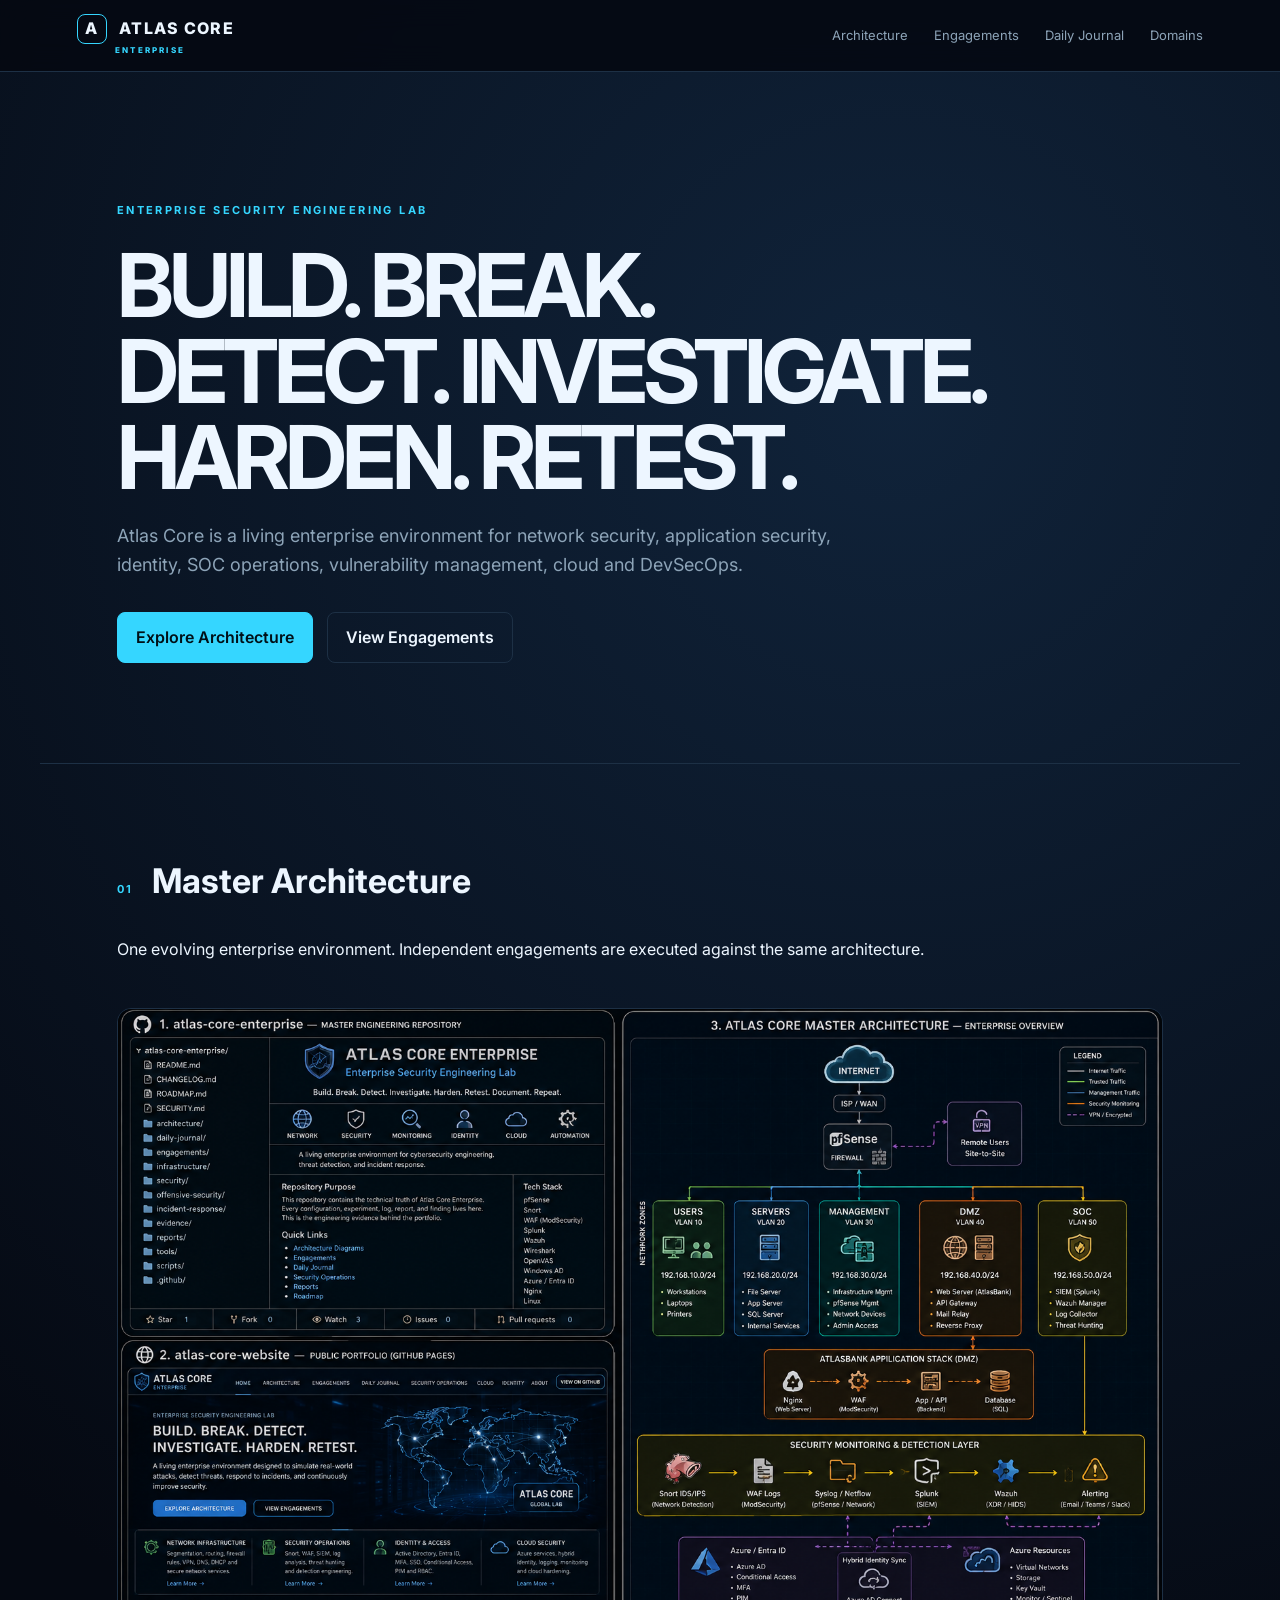
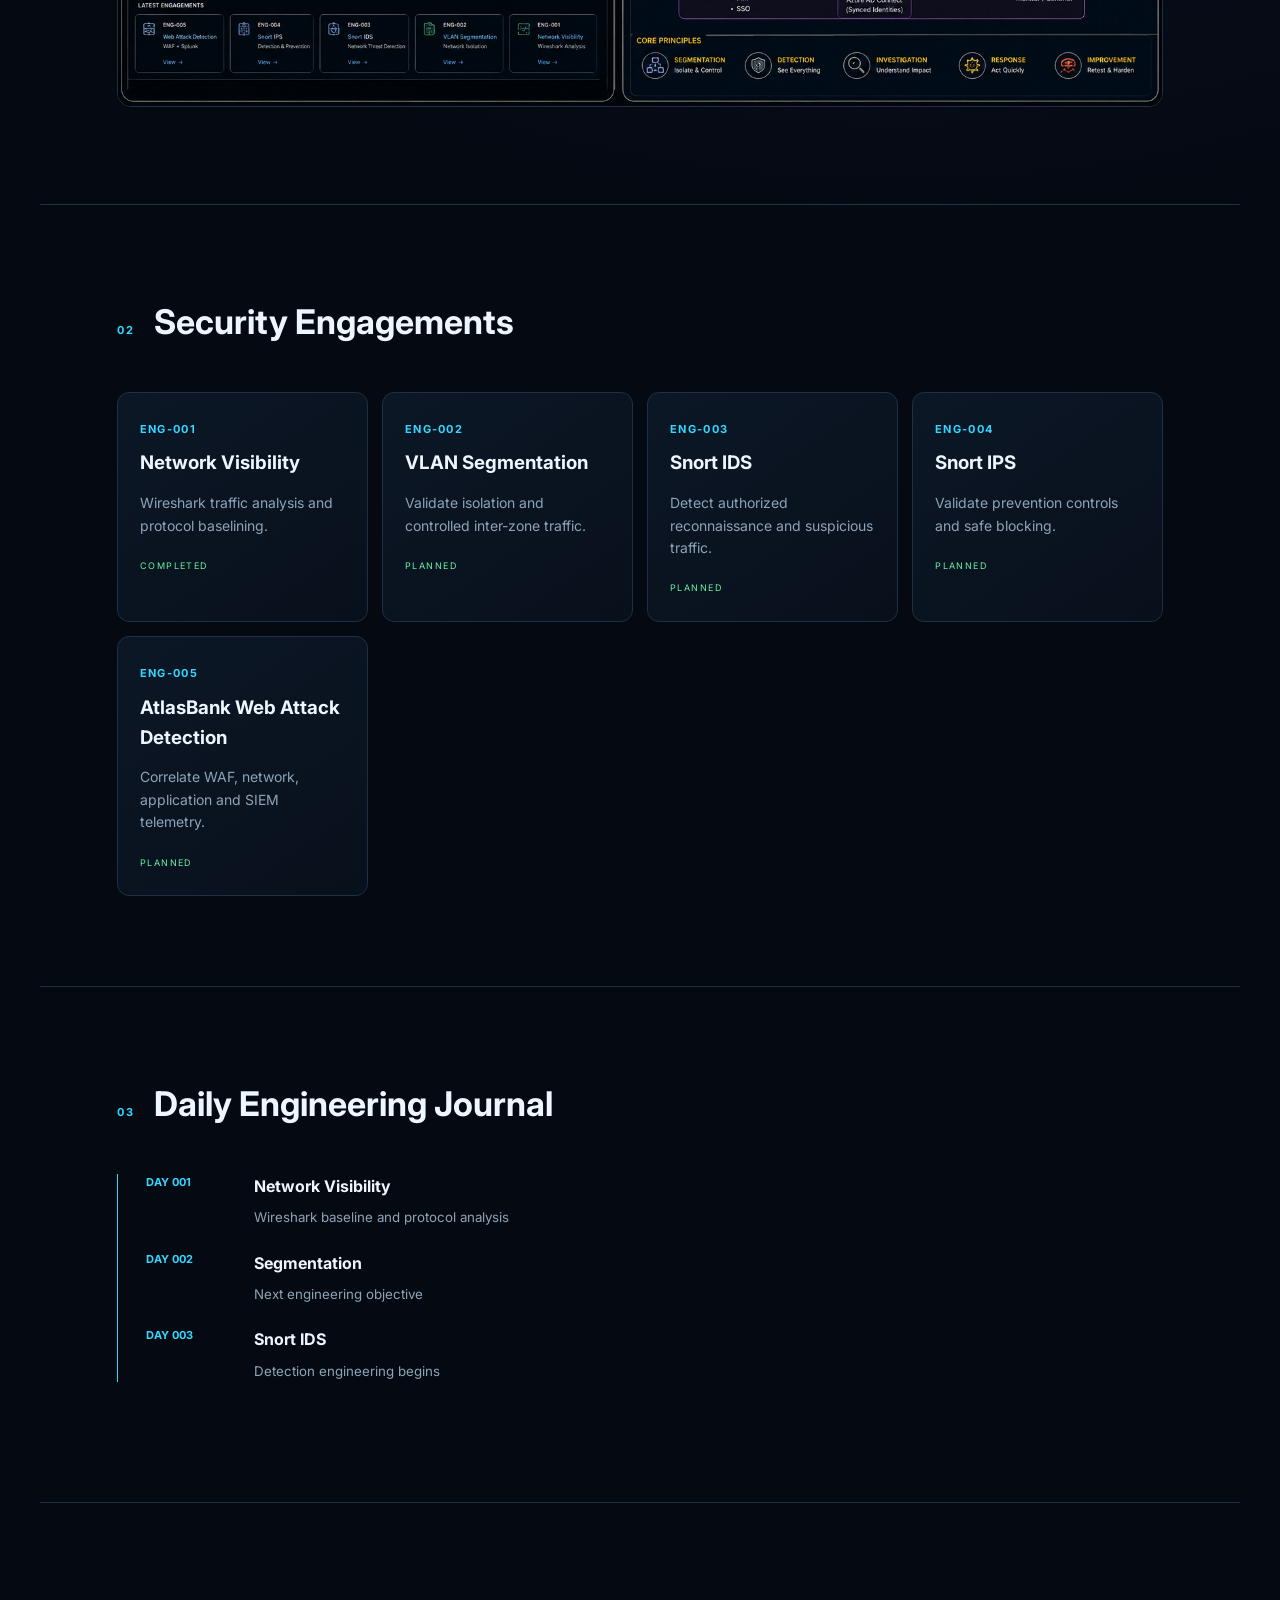
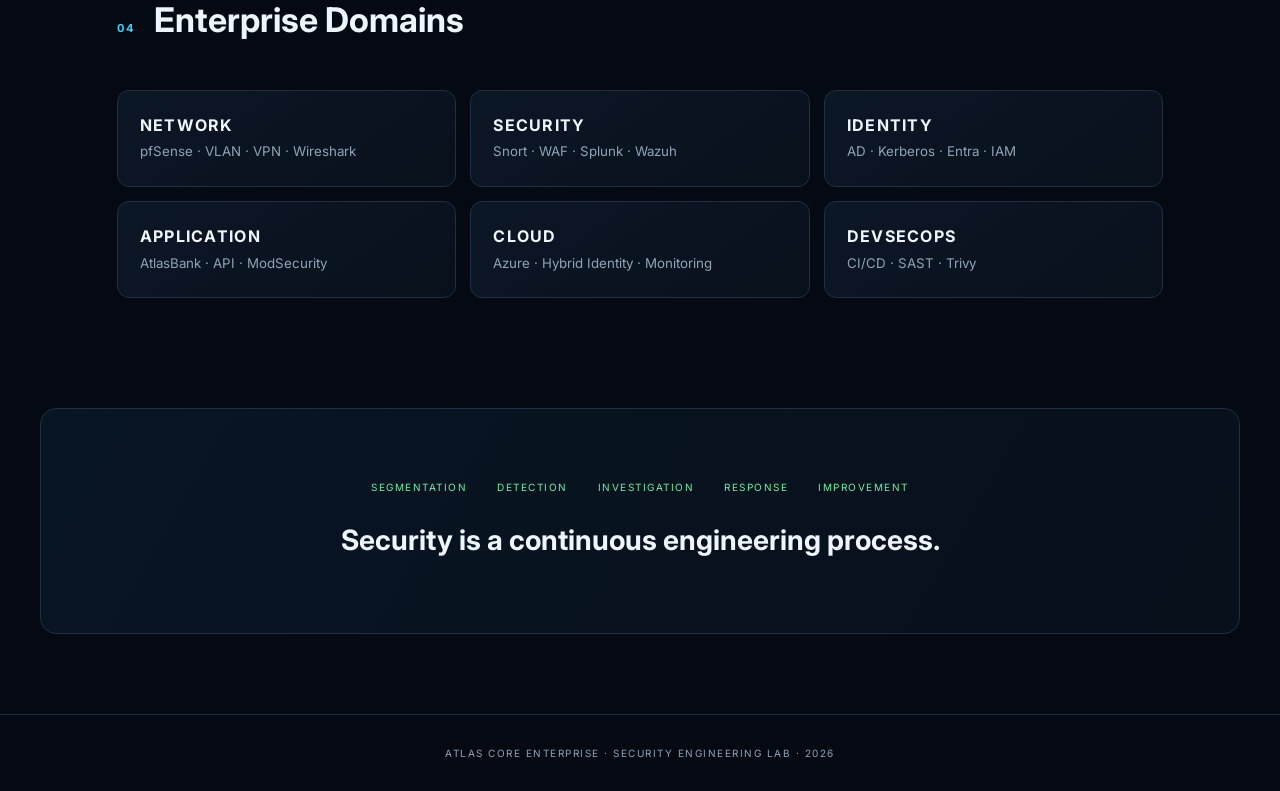
==== index.html @ ef8b3ef3 "Update index.html" ====
<!doctype html>
<html lang="en">
<head>
<meta charset="utf-8">
<meta name="viewport" content="width=device-width,initial-scale=1">
<title>Atlas Core Enterprise — Security Engineering Lab</title>
<meta name="description" content="Atlas Core Enterprise — a living enterprise security engineering laboratory.">
<link rel="stylesheet" href="style.css">
</head>
<body>
<header class="nav">
  <div class="brand"><span class="mark">A</span> ATLAS CORE <small>ENTERPRISE</small></div>
  <nav>
    <a href="#architecture">Architecture</a>
    <a href="#engagements">Engagements</a>
    <a href="#journal">Daily Journal</a>
    <a href="#domains">Domains</a>
  </nav>
</header>

<main>
<section class="hero">
  <div class="eyebrow">ENTERPRISE SECURITY ENGINEERING LAB</div>
  <h1>BUILD. BREAK.<br>DETECT. INVESTIGATE.<br>HARDEN. RETEST.</h1>
  <p>Atlas Core is a living enterprise environment for network security, application security, identity, SOC operations, vulnerability management, cloud and DevSecOps.</p>
  <div class="actions">
    <a class="btn primary" href="#architecture">Explore Architecture</a>
    <a class="btn" href="#engagements">View Engagements</a>
  </div>
</section>

<section id="architecture" class="section">
  <div class="section-head"><span>01</span><h2>Master Architecture</h2></div>
  <p>One evolving enterprise environment. Independent engagements are executed against the same architecture.</p>
  <img class="architecture" src="assets/architecture/atlas-core-master-architecture.png" alt="Atlas Core Master Architecture">
</section>

<section id="engagements" class="section">
  <div class="section-head"><span>02</span><h2>Security Engagements</h2></div>
  <div class="grid">
<article>
      <b>ENG-001</b><h3>Network Visibility</h3><p>Wireshark traffic analysis and protocol baselining.</p><em class="completed">COMPLETED</em>
    </article>    <article><b>ENG-002</b><h3>VLAN Segmentation</h3><p>Validate isolation and controlled inter-zone traffic.</p><em>PLANNED</em></article>
    <article><b>ENG-003</b><h3>Snort IDS</h3><p>Detect authorized reconnaissance and suspicious traffic.</p><em>PLANNED</em></article>
    <article><b>ENG-004</b><h3>Snort IPS</h3><p>Validate prevention controls and safe blocking.</p><em>PLANNED</em></article>
    <article><b>ENG-005</b><h3>AtlasBank Web Attack Detection</h3><p>Correlate WAF, network, application and SIEM telemetry.</p><em>PLANNED</em></article>
  </div>
</section>

<section id="journal" class="section">
  <div class="section-head"><span>03</span><h2>Daily Engineering Journal</h2></div>
  <div class="timeline">
    <div><strong>DAY 001</strong><span>Network Visibility</span><small>Wireshark baseline and protocol analysis</small></div>
    <div><strong>DAY 002</strong><span>Segmentation</span><small>Next engineering objective</small></div>
    <div><strong>DAY 003</strong><span>Snort IDS</span><small>Detection engineering begins</small></div>
  </div>
</section>

<section id="domains" class="section">
  <div class="section-head"><span>04</span><h2>Enterprise Domains</h2></div>
  <div class="domain-grid">
    <div>NETWORK<br><small>pfSense · VLAN · VPN · Wireshark</small></div>
    <div>SECURITY<br><small>Snort · WAF · Splunk · Wazuh</small></div>
    <div>IDENTITY<br><small>AD · Kerberos · Entra · IAM</small></div>
    <div>APPLICATION<br><small>AtlasBank · API · ModSecurity</small></div>
    <div>CLOUD<br><small>Azure · Hybrid Identity · Monitoring</small></div>
    <div>DEVSECOPS<br><small>CI/CD · SAST · Trivy</small></div>
  </div>
</section>

<section class="principles">
  <div><span>SEGMENTATION</span><span>DETECTION</span><span>INVESTIGATION</span><span>RESPONSE</span><span>IMPROVEMENT</span></div>
  <h2>Security is a continuous engineering process.</h2>
</section>
</main>

<footer>ATLAS CORE ENTERPRISE · SECURITY ENGINEERING LAB · 2026</footer>
</body>
</html>
---- style.css ----
@import url('https://fonts.googleapis.com/css2?family=Inter:wght@400;500;600;700;800&display=swap');
:root{--bg:#050912;--panel:#0a1220;--line:#1d3045;--text:#edf6ff;--muted:#8da4b8;--accent:#35d6ff;--green:#66f2a5}
*{box-sizing:border-box}html{scroll-behavior:smooth}body{margin:0;background:radial-gradient(circle at 70% 10%,#10233a 0,#050912 38%);color:var(--text);font-family:Inter,system-ui,sans-serif;line-height:1.6}
.nav{height:72px;border-bottom:1px solid var(--line);display:flex;align-items:center;justify-content:space-between;padding:0 6%;position:sticky;top:0;background:rgba(5,9,18,.88);backdrop-filter:blur(14px);z-index:5}
.brand{font-weight:800;letter-spacing:.08em}.brand small{display:block;color:var(--accent);font-size:8px;letter-spacing:.28em;margin-left:38px}.mark{display:inline-grid;place-items:center;width:30px;height:30px;border:1px solid var(--accent);border-radius:8px;margin-right:8px}
nav{display:flex;gap:26px}nav a{color:var(--muted);text-decoration:none;font-size:13px}nav a:hover{color:var(--text)}
.hero{max-width:1200px;margin:auto;padding:130px 6% 100px}.eyebrow,.section-head span{color:var(--accent);font-size:11px;font-weight:700;letter-spacing:.22em}.hero h1{font-size:clamp(42px,7vw,88px);line-height:.98;margin:22px 0;letter-spacing:-.055em}.hero p{max-width:720px;color:var(--muted);font-size:18px}.actions{display:flex;gap:14px;margin-top:32px}.btn{display:inline-block;padding:12px 18px;border:1px solid var(--line);border-radius:8px;color:var(--text);text-decoration:none;font-weight:600}.btn.primary{background:var(--accent);color:#001018;border-color:var(--accent)}
.section{max-width:1200px;margin:auto;padding:90px 6%;border-top:1px solid var(--line)}.section-head{display:flex;gap:18px;align-items:baseline}.section h2{font-size:34px;margin:0 0 12px}.architecture{width:100%;border:1px solid var(--line);border-radius:14px;margin-top:30px;background:#02060c}
.grid{display:grid;grid-template-columns:repeat(auto-fit,minmax(210px,1fr));gap:14px;margin-top:30px}.grid article,.domain-grid div{background:linear-gradient(145deg,#0c1726,#08101b);border:1px solid var(--line);border-radius:12px;padding:22px}.grid b{color:var(--accent);font-size:11px;letter-spacing:.12em}.grid h3{margin:8px 0}.grid p{color:var(--muted);font-size:14px}.grid em{font-style:normal;font-size:9px;color:var(--green);letter-spacing:.16em}
.timeline{border-left:1px solid var(--accent);margin:30px 0;padding-left:28px;display:grid;gap:22px}.timeline div{display:grid;grid-template-columns:100px 1fr;gap:8px}.timeline strong{color:var(--accent);font-size:11px}.timeline span{font-weight:700}.timeline small{grid-column:2;color:var(--muted)}
.domain-grid{display:grid;grid-template-columns:repeat(3,1fr);gap:14px;margin-top:30px}.domain-grid div{font-weight:700;letter-spacing:.08em}.domain-grid small{color:var(--muted);font-weight:400;letter-spacing:0}
.principles{max-width:1200px;margin:20px auto 80px;padding:70px 6%;text-align:center;border:1px solid var(--line);border-radius:16px;background:linear-gradient(120deg,#081523,#07101b)}.principles div{display:flex;justify-content:center;gap:30px;flex-wrap:wrap;color:var(--green);font-size:10px;letter-spacing:.15em}.principles h2{font-size:28px;margin-bottom:0}
footer{text-align:center;border-top:1px solid var(--line);padding:30px;color:var(--muted);font-size:10px;letter-spacing:.15em}
@media(max-width:800px){nav{display:none}.domain-grid{grid-template-columns:1fr}.hero{padding-top:90px}.timeline div{grid-template-columns:1fr}.timeline small{grid-column:1}}
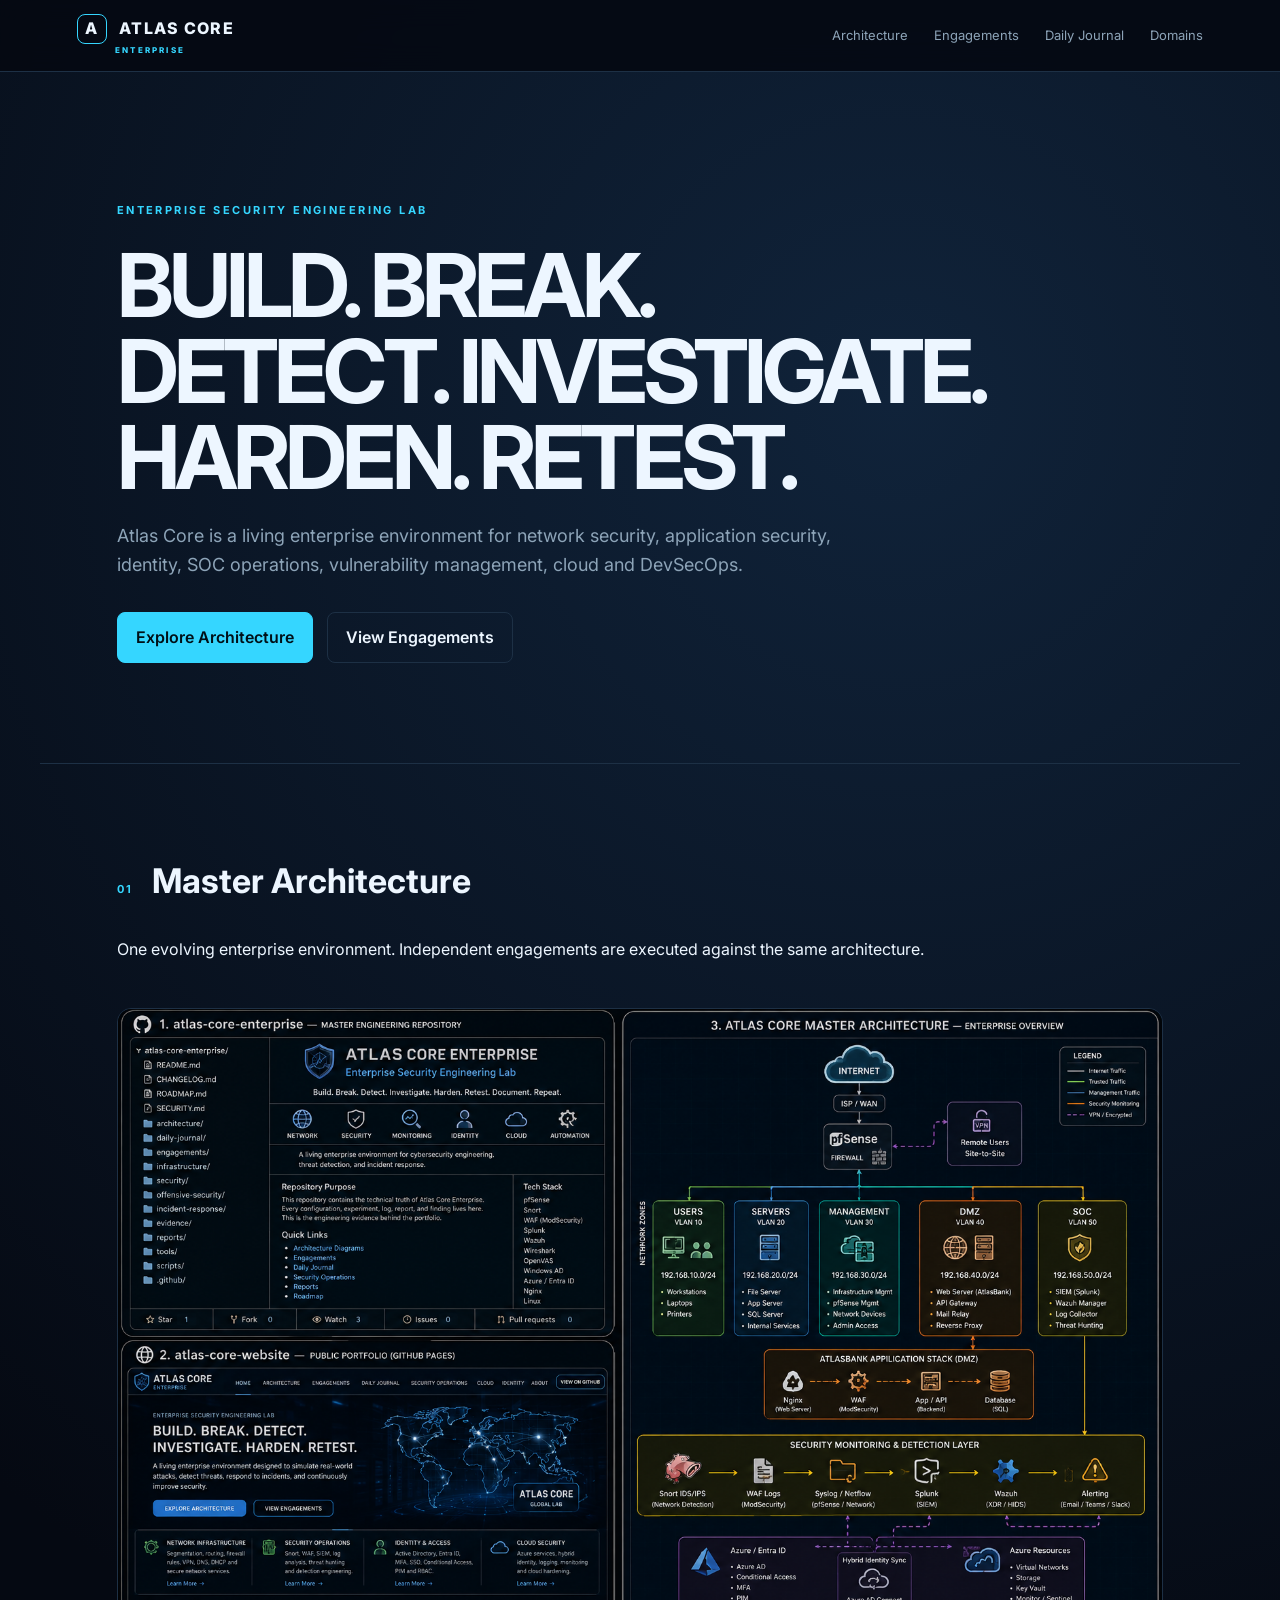
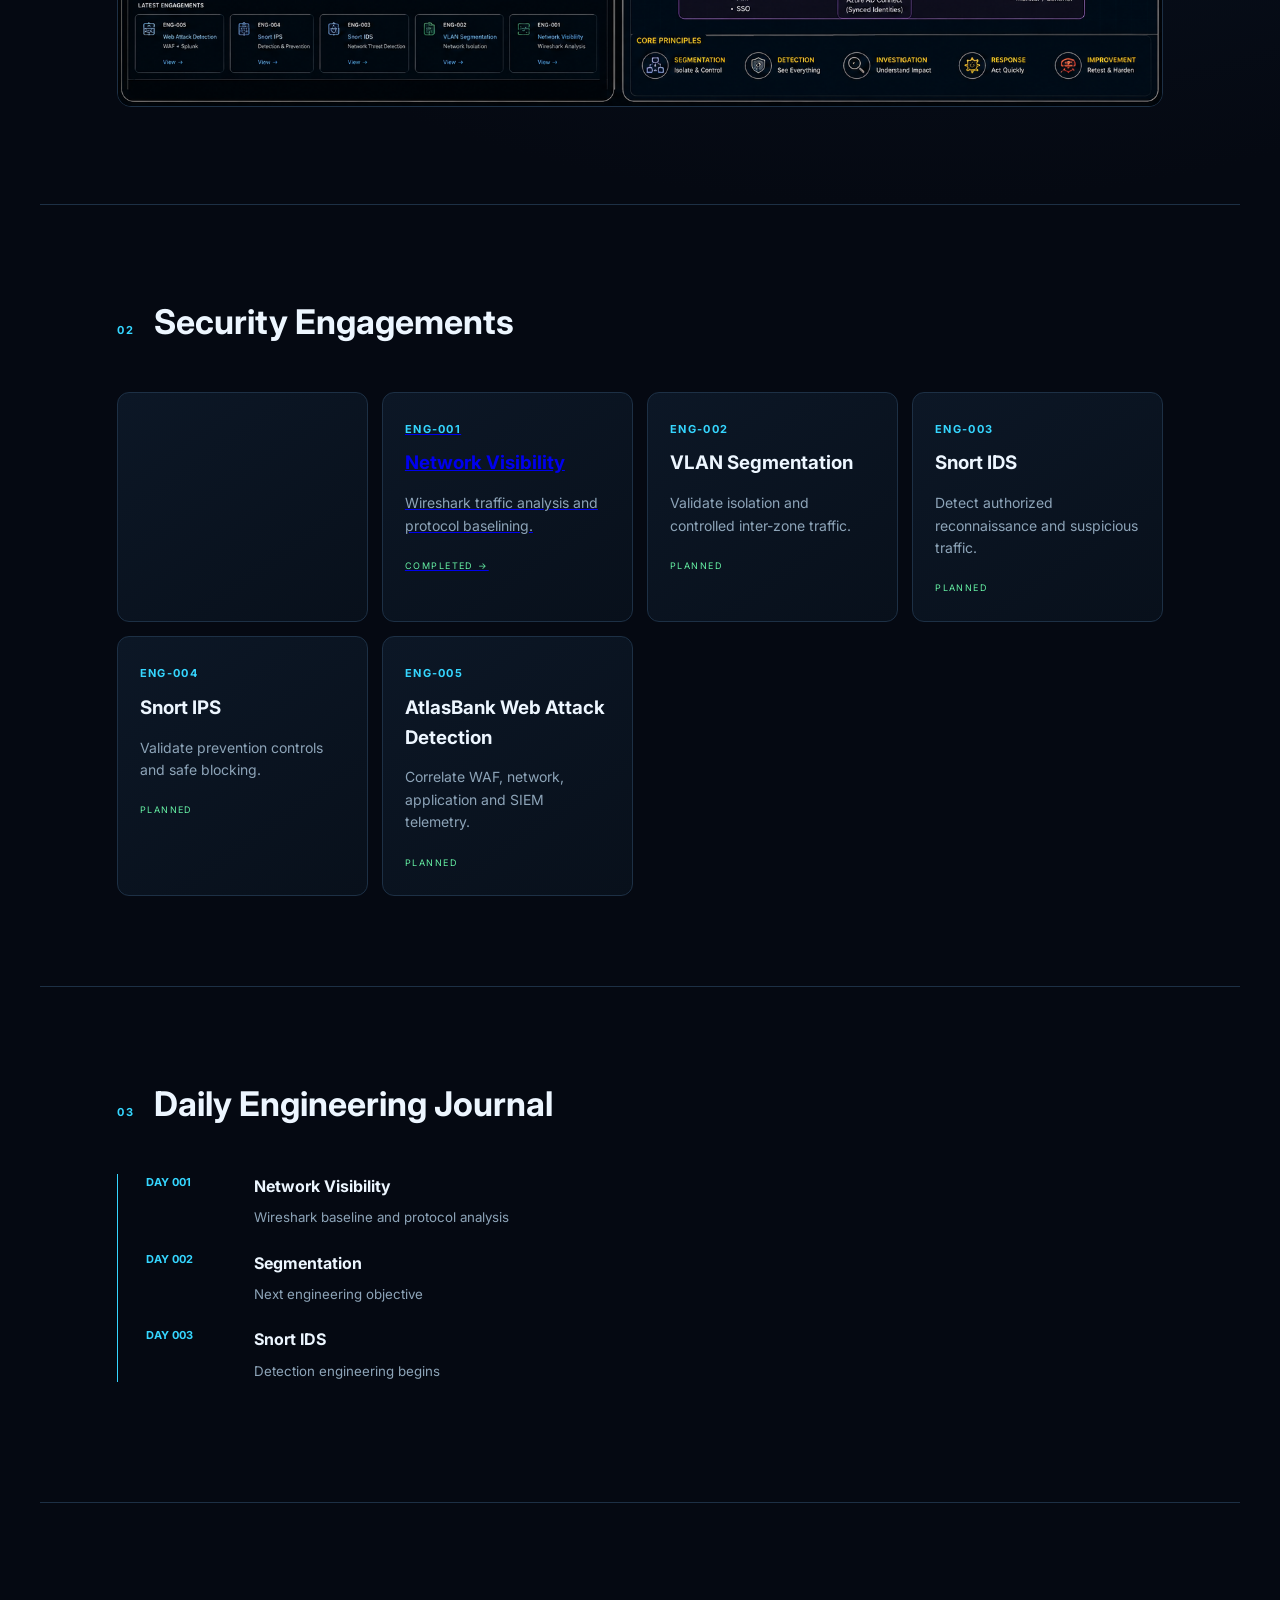
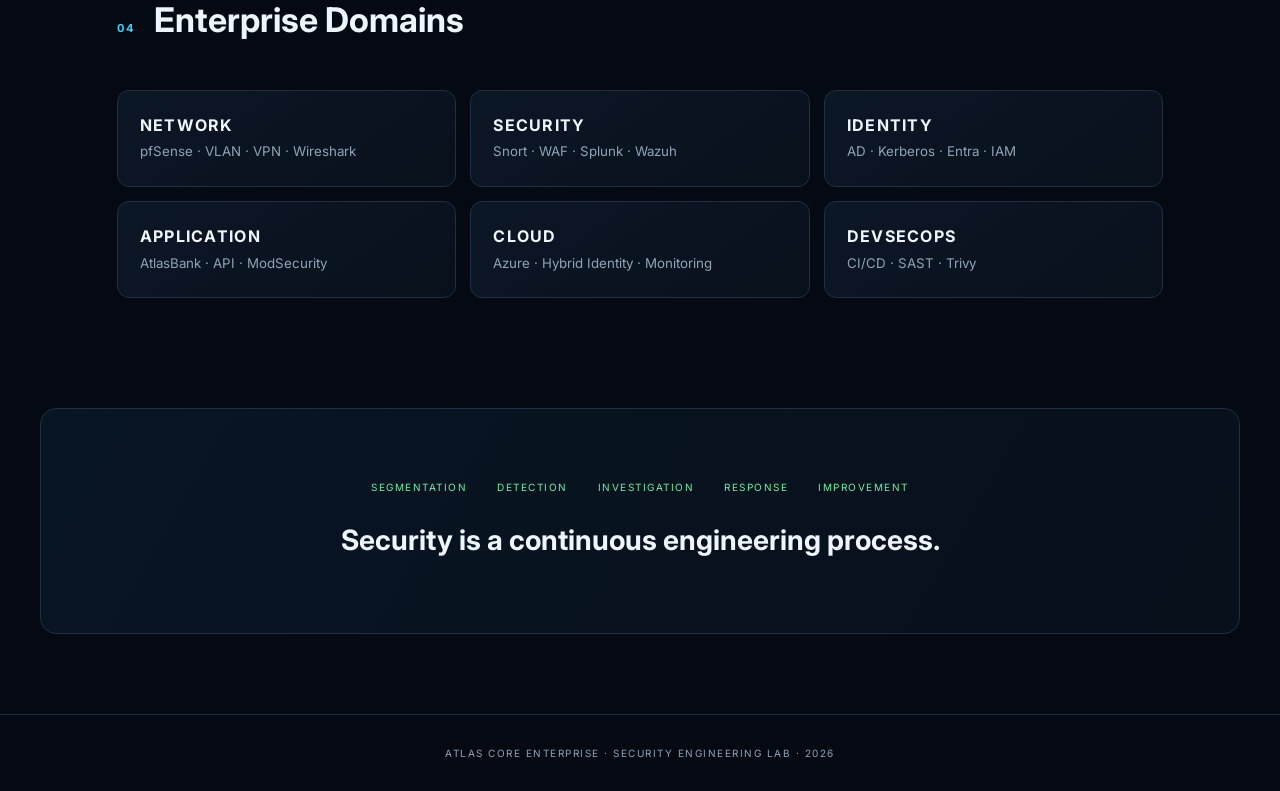
==== commit 53efff58: "Refactor engagement cards for better structure" ====
--- a/index.html
+++ b/index.html
@@ -39,8 +39,10 @@
   <div class="section-head"><span>02</span><h2>Security Engagements</h2></div>
   <div class="grid">
 <article>
-      <b>ENG-001</b><h3>Network Visibility</h3><p>Wireshark traffic analysis and protocol baselining.</p><em class="completed">COMPLETED</em>
-    </article>    <article><b>ENG-002</b><h3>VLAN Segmentation</h3><p>Validate isolation and controlled inter-zone traffic.</p><em>PLANNED</em></article>
+</article>
+    <article class="engagement-card completed"><a href="engagements/eng-001.html"><b>ENG-001</b><h3>Network Visibility</h3><p>Wireshark traffic analysis and protocol baselining.</p><em>COMPLETED →</em></a>
+</article>
+    <article><b>ENG-002</b><h3>VLAN Segmentation</h3><p>Validate isolation and controlled inter-zone traffic.</p><em>PLANNED</em></article>
     <article><b>ENG-003</b><h3>Snort IDS</h3><p>Detect authorized reconnaissance and suspicious traffic.</p><em>PLANNED</em></article>
     <article><b>ENG-004</b><h3>Snort IPS</h3><p>Validate prevention controls and safe blocking.</p><em>PLANNED</em></article>
     <article><b>ENG-005</b><h3>AtlasBank Web Attack Detection</h3><p>Correlate WAF, network, application and SIEM telemetry.</p><em>PLANNED</em></article>
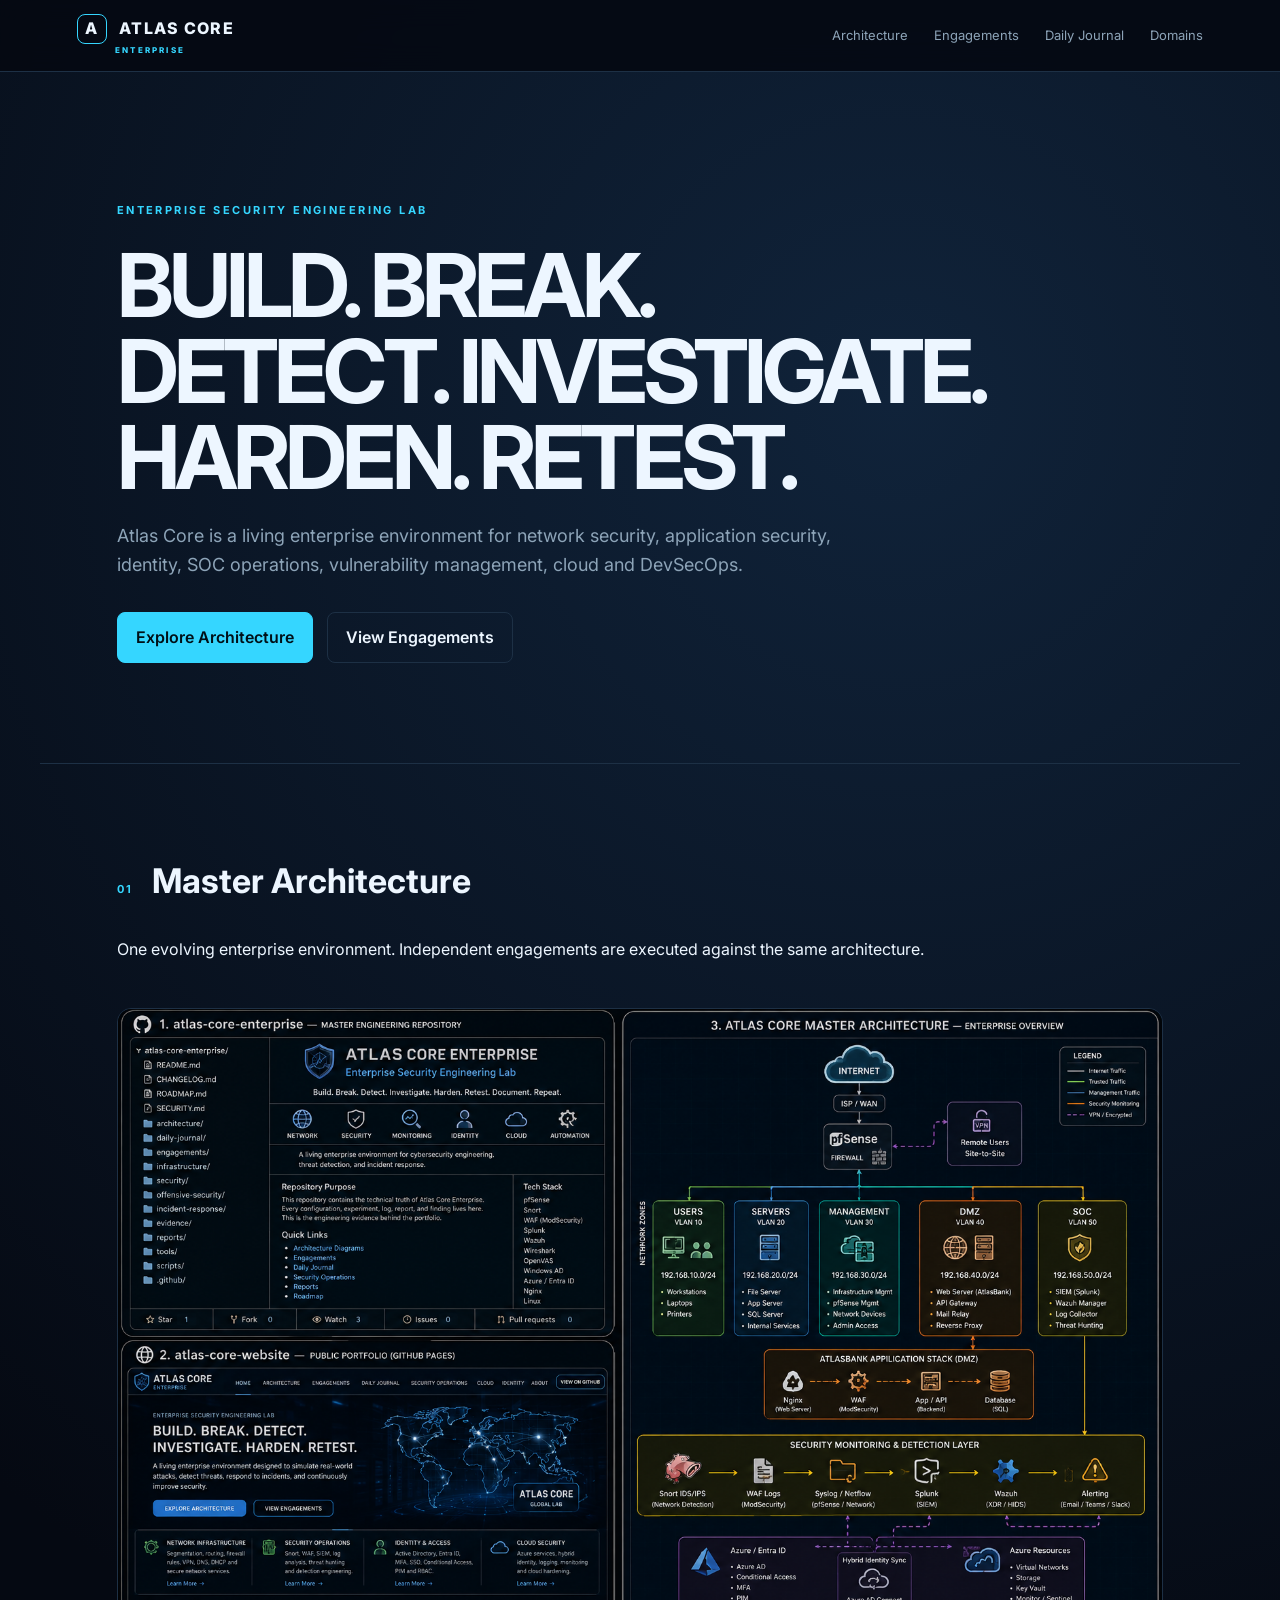
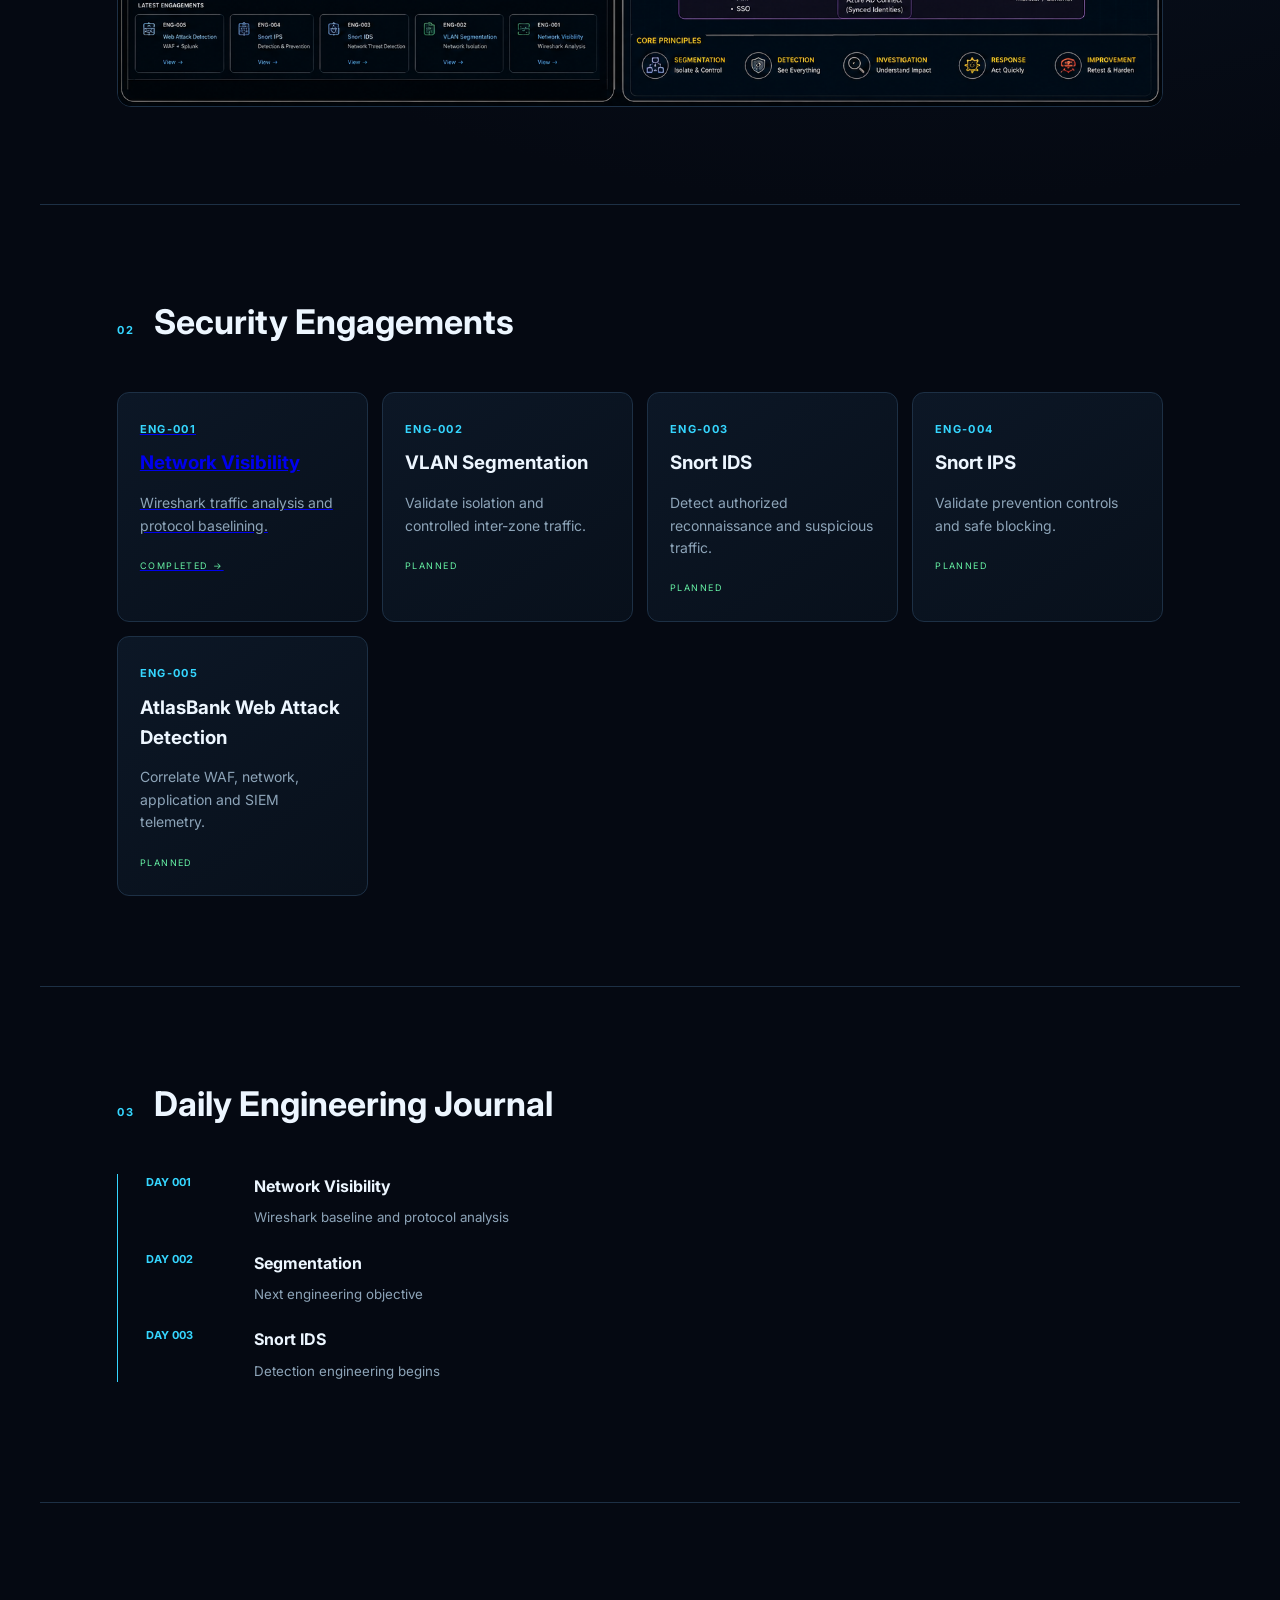
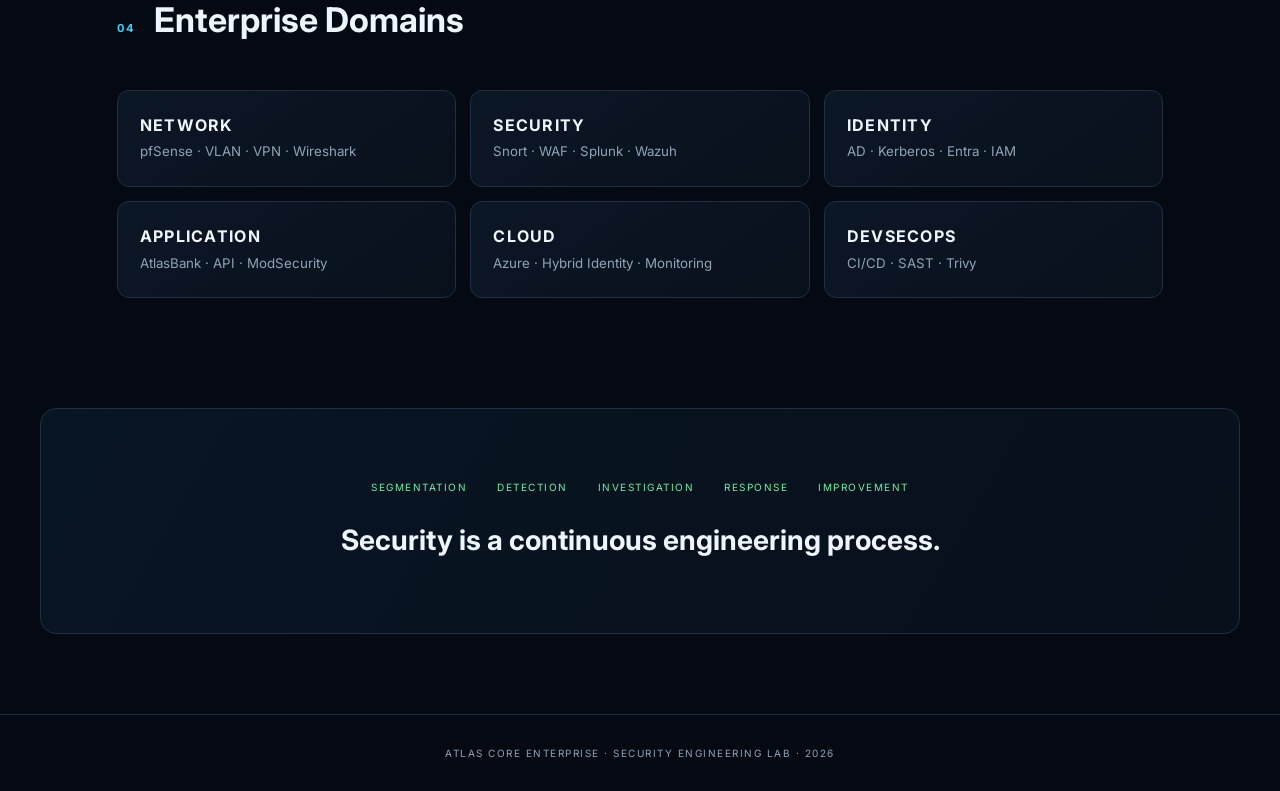
==== commit 38da5147: "Update index.html" ====
--- a/index.html
+++ b/index.html
@@ -38,8 +38,6 @@
 <section id="engagements" class="section">
   <div class="section-head"><span>02</span><h2>Security Engagements</h2></div>
   <div class="grid">
-<article>
-</article>
     <article class="engagement-card completed"><a href="engagements/eng-001.html"><b>ENG-001</b><h3>Network Visibility</h3><p>Wireshark traffic analysis and protocol baselining.</p><em>COMPLETED →</em></a>
 </article>
     <article><b>ENG-002</b><h3>VLAN Segmentation</h3><p>Validate isolation and controlled inter-zone traffic.</p><em>PLANNED</em></article>
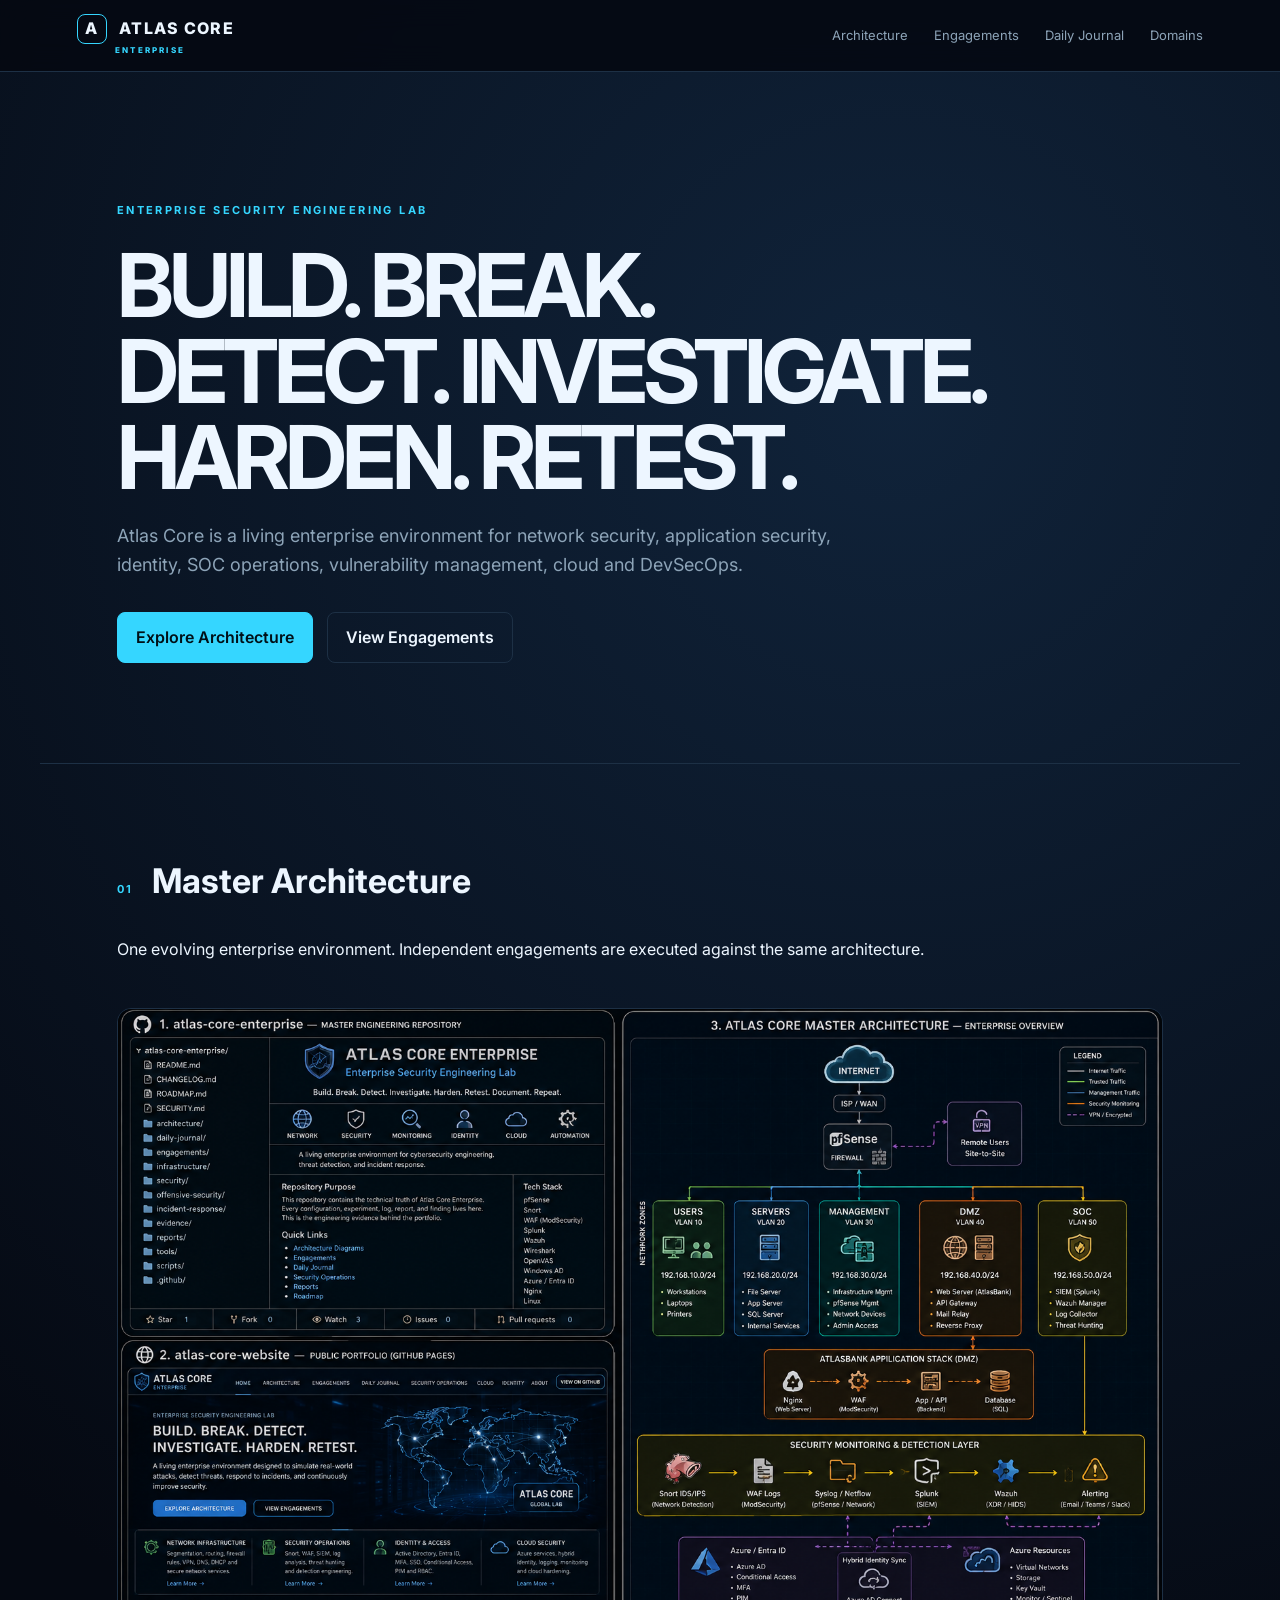
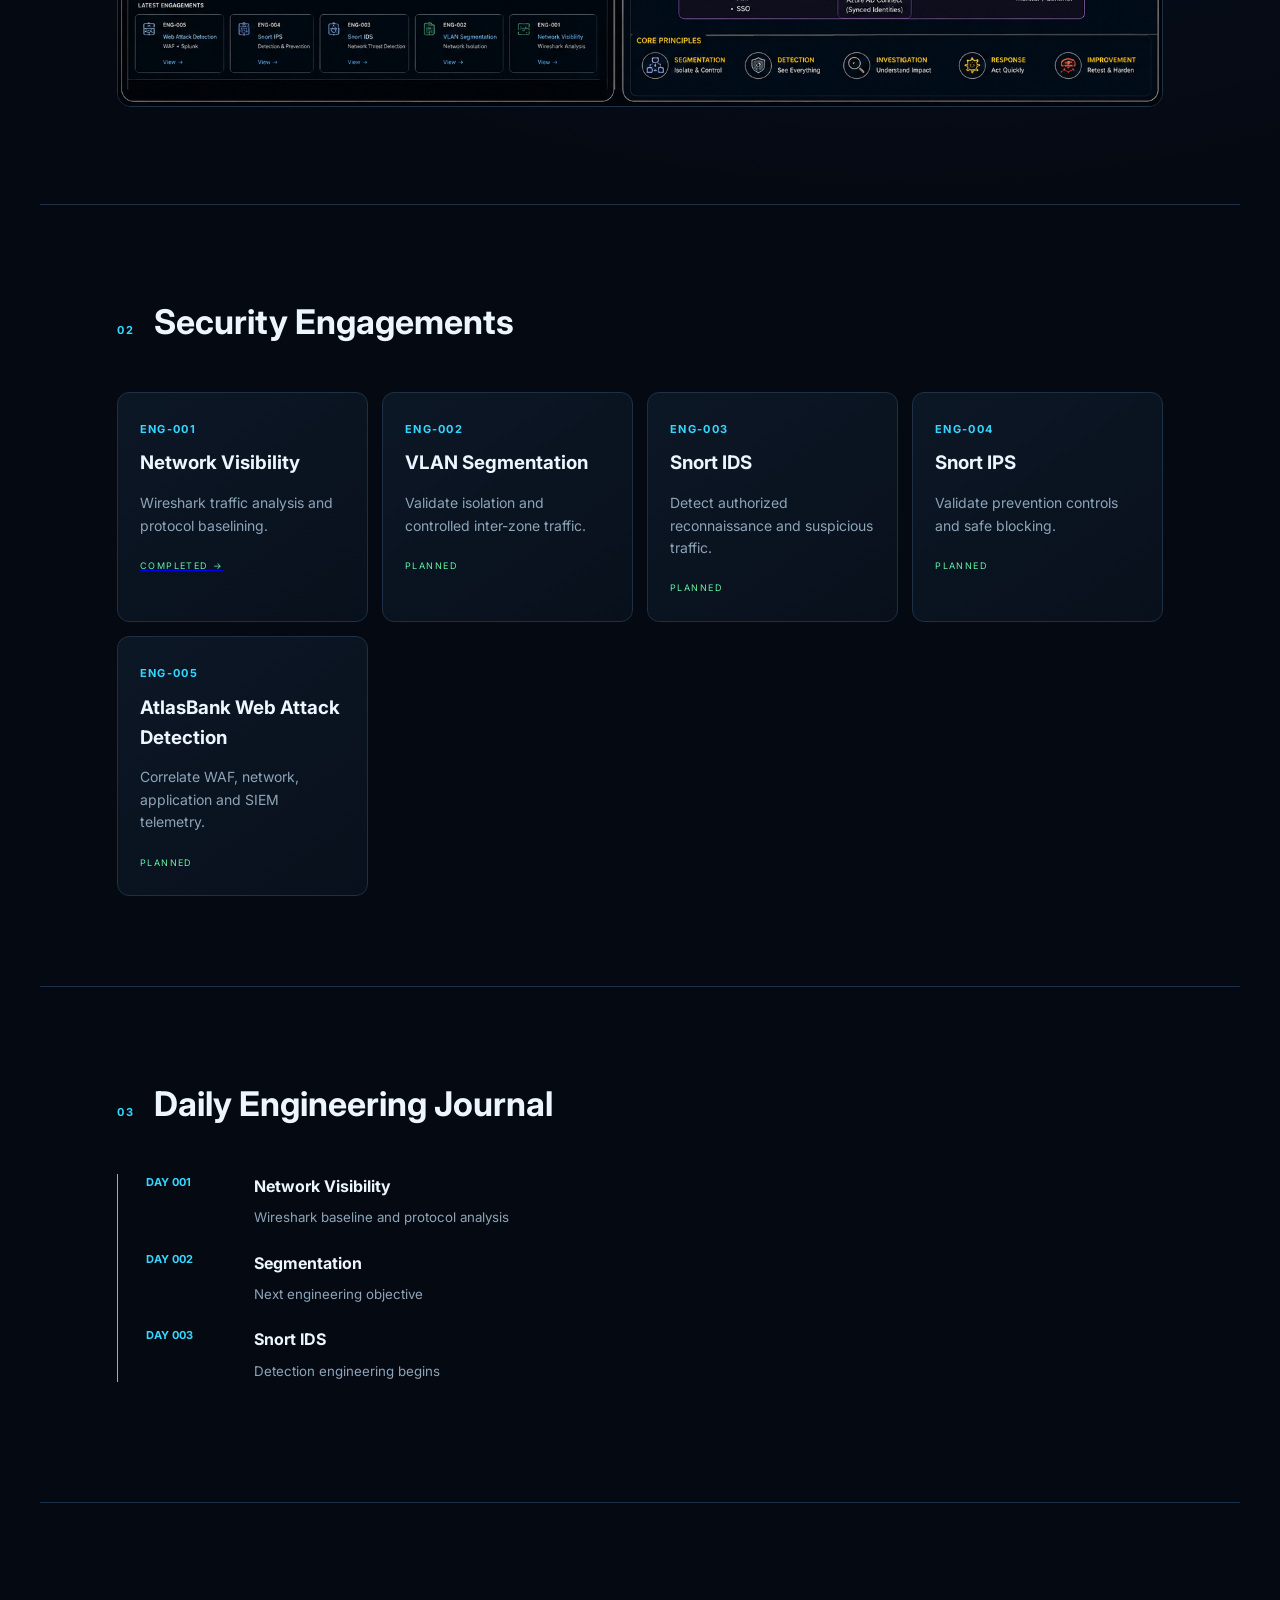
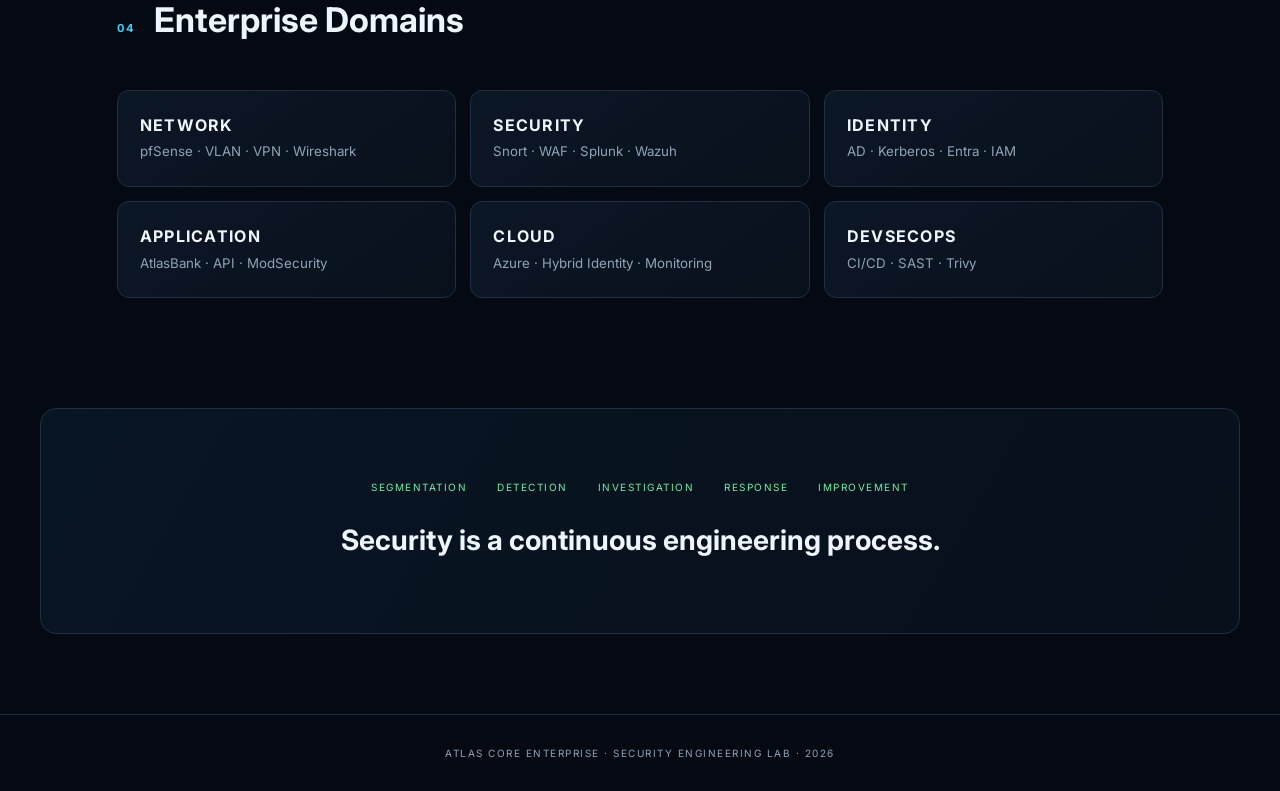
==== commit 6f07d727: "Update index.html" ====
--- a/index.html
+++ b/index.html
@@ -38,7 +38,11 @@
 <section id="engagements" class="section">
   <div class="section-head"><span>02</span><h2>Security Engagements</h2></div>
   <div class="grid">
-    <article class="engagement-card completed"><a href="engagements/eng-001.html"><b>ENG-001</b><h3>Network Visibility</h3><p>Wireshark traffic analysis and protocol baselining.</p><em>COMPLETED →</em></a>
+    <article><b>ENG-001</b><h3>Network Visibility</h3><p>Wireshark traffic analysis and protocol baselining.</p><a href="https://github.com/wael-sktch/atlas-core-enterprise-company/tree/main/engagements/ENG-001-network-visibility"
+     target="_blank"
+     rel="noopener">
+    <em>COMPLETED →</em>
+  </a>
 </article>
     <article><b>ENG-002</b><h3>VLAN Segmentation</h3><p>Validate isolation and controlled inter-zone traffic.</p><em>PLANNED</em></article>
     <article><b>ENG-003</b><h3>Snort IDS</h3><p>Detect authorized reconnaissance and suspicious traffic.</p><em>PLANNED</em></article>
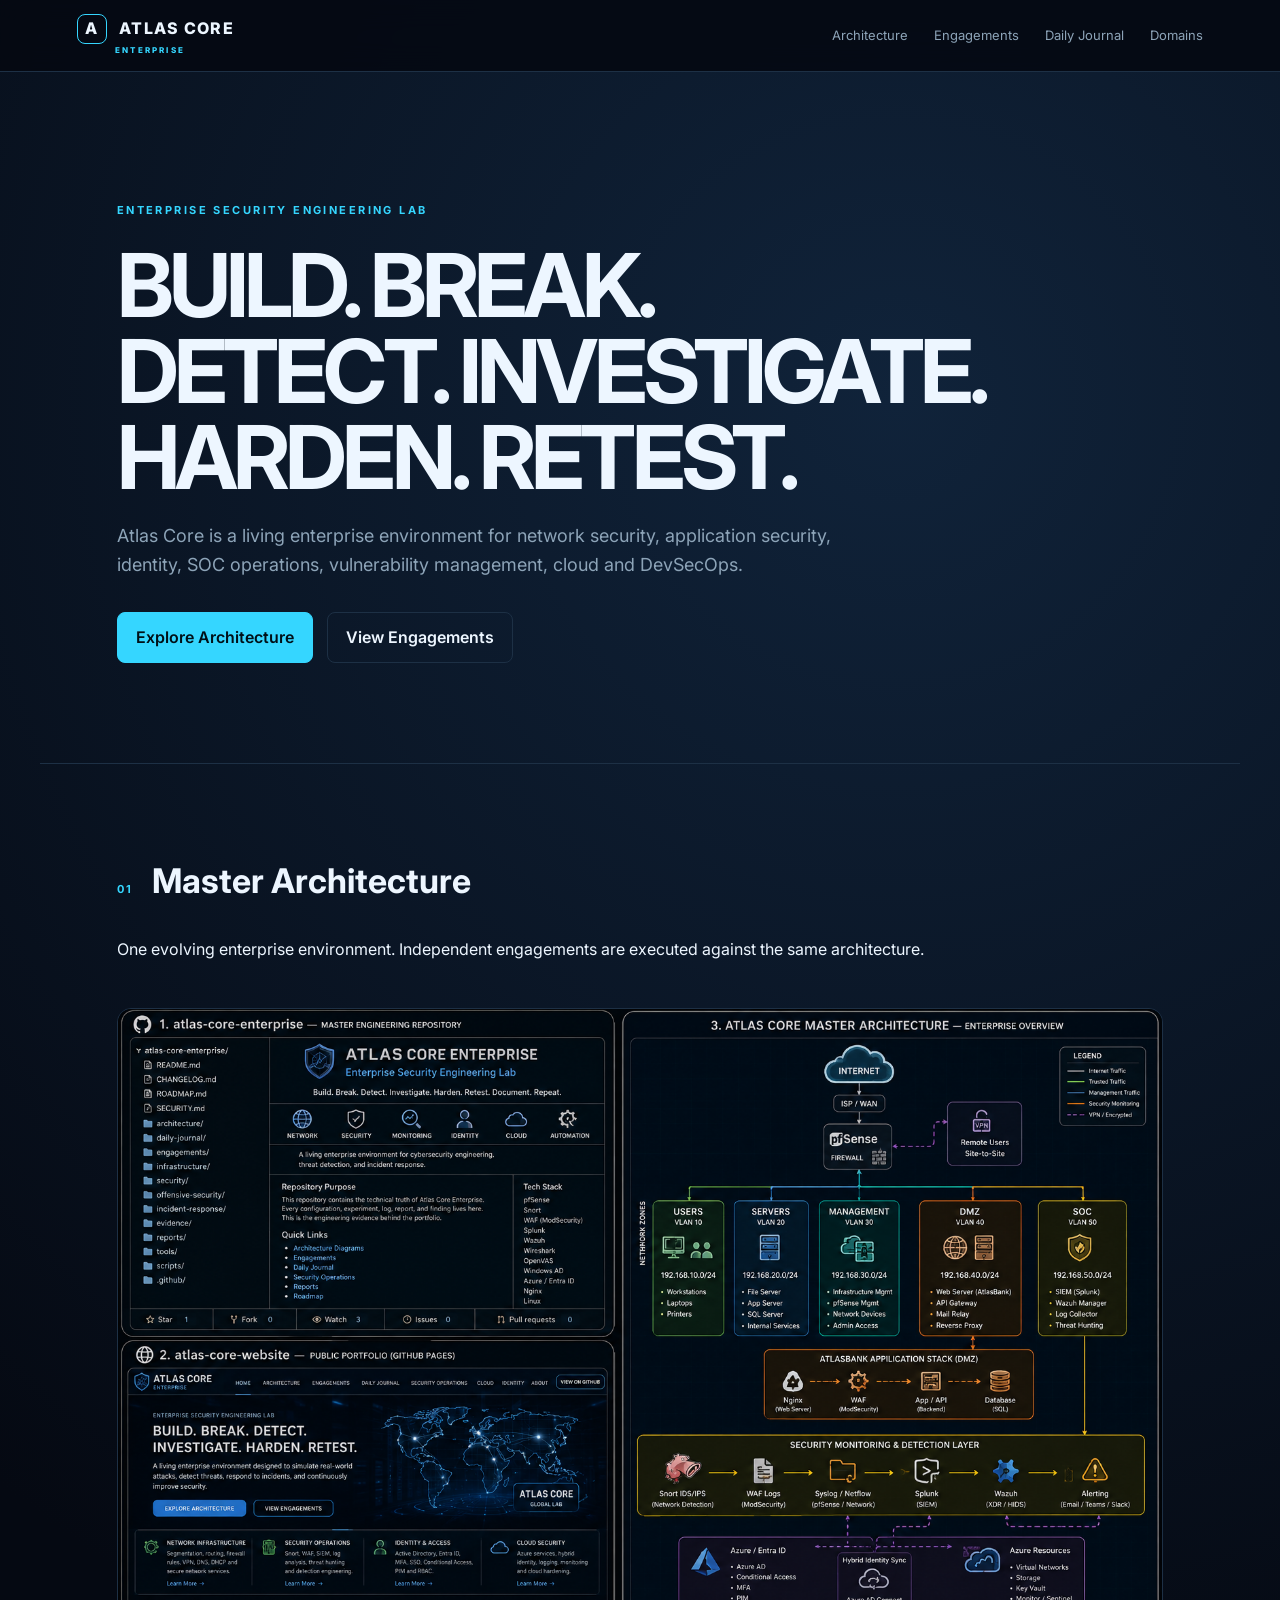
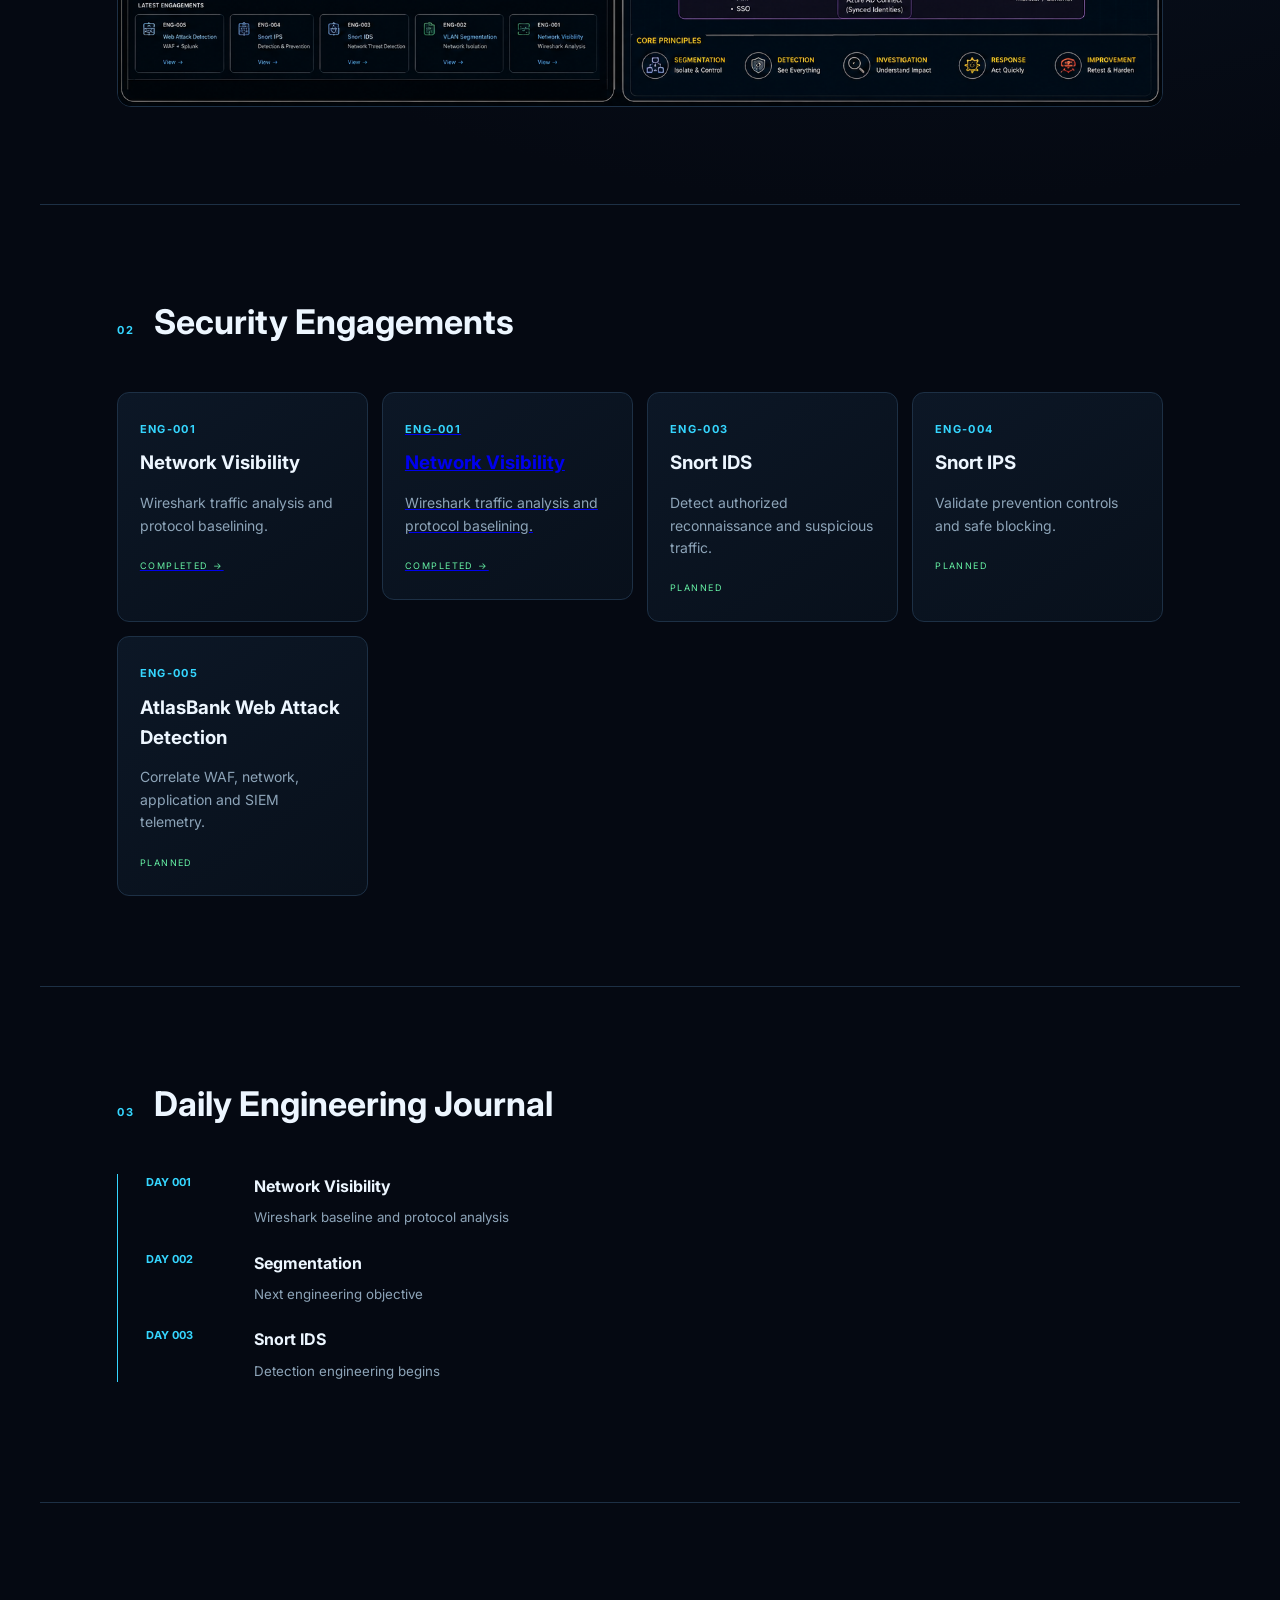
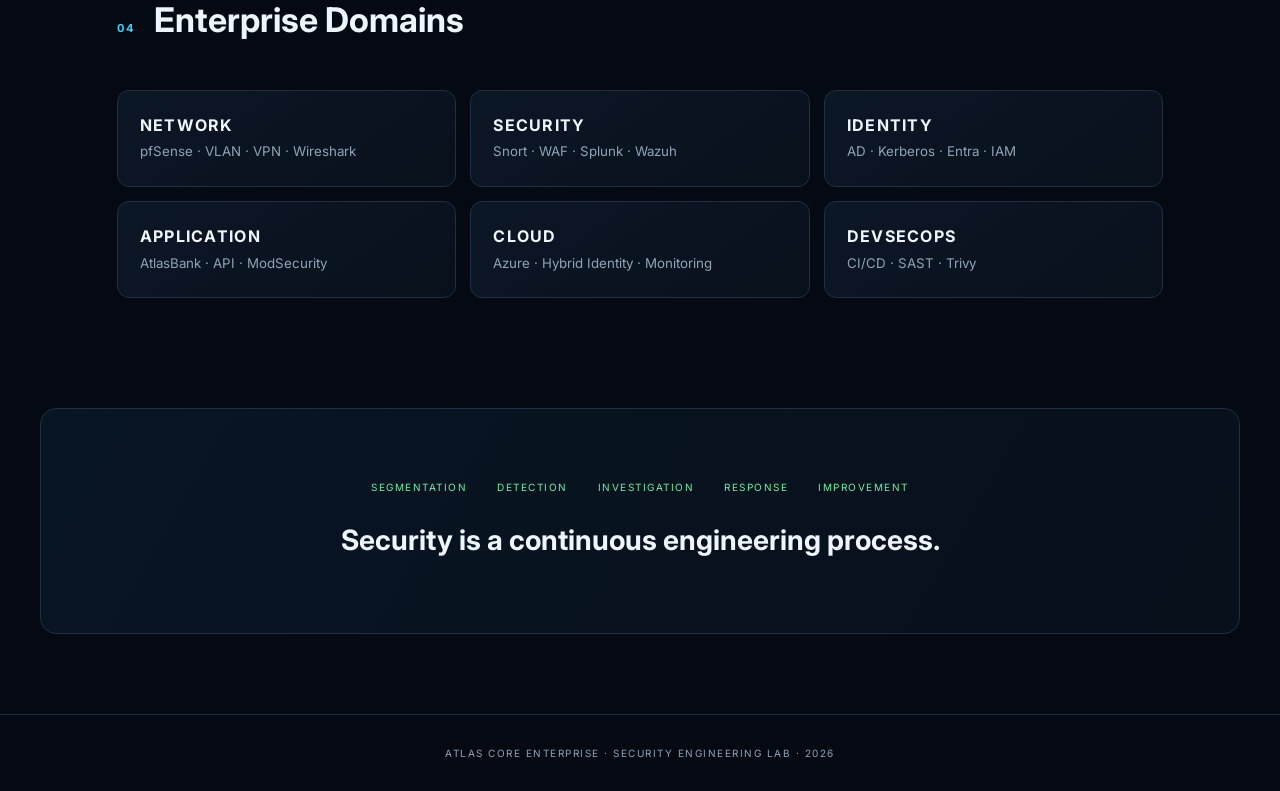
==== commit e53d1d97: "Update index.html" ====
--- a/index.html
+++ b/index.html
@@ -44,7 +44,18 @@
     <em>COMPLETED →</em>
   </a>
 </article>
-    <article><b>ENG-002</b><h3>VLAN Segmentation</h3><p>Validate isolation and controlled inter-zone traffic.</p><em>PLANNED</em></article>
+    <a href="https://github.com/wael-sktch/atlas-core-enterprise-company/tree/main/engagements/ENG-001-network-visibility"
+   target="_blank"
+   class="engagement-link">
+
+  <article>
+    <b>ENG-001</b>
+    <h3>Network Visibility</h3>
+    <p>Wireshark traffic analysis and protocol baselining.</p>
+    <em>COMPLETED →</em>
+  </article>
+
+</a>
     <article><b>ENG-003</b><h3>Snort IDS</h3><p>Detect authorized reconnaissance and suspicious traffic.</p><em>PLANNED</em></article>
     <article><b>ENG-004</b><h3>Snort IPS</h3><p>Validate prevention controls and safe blocking.</p><em>PLANNED</em></article>
     <article><b>ENG-005</b><h3>AtlasBank Web Attack Detection</h3><p>Correlate WAF, network, application and SIEM telemetry.</p><em>PLANNED</em></article>
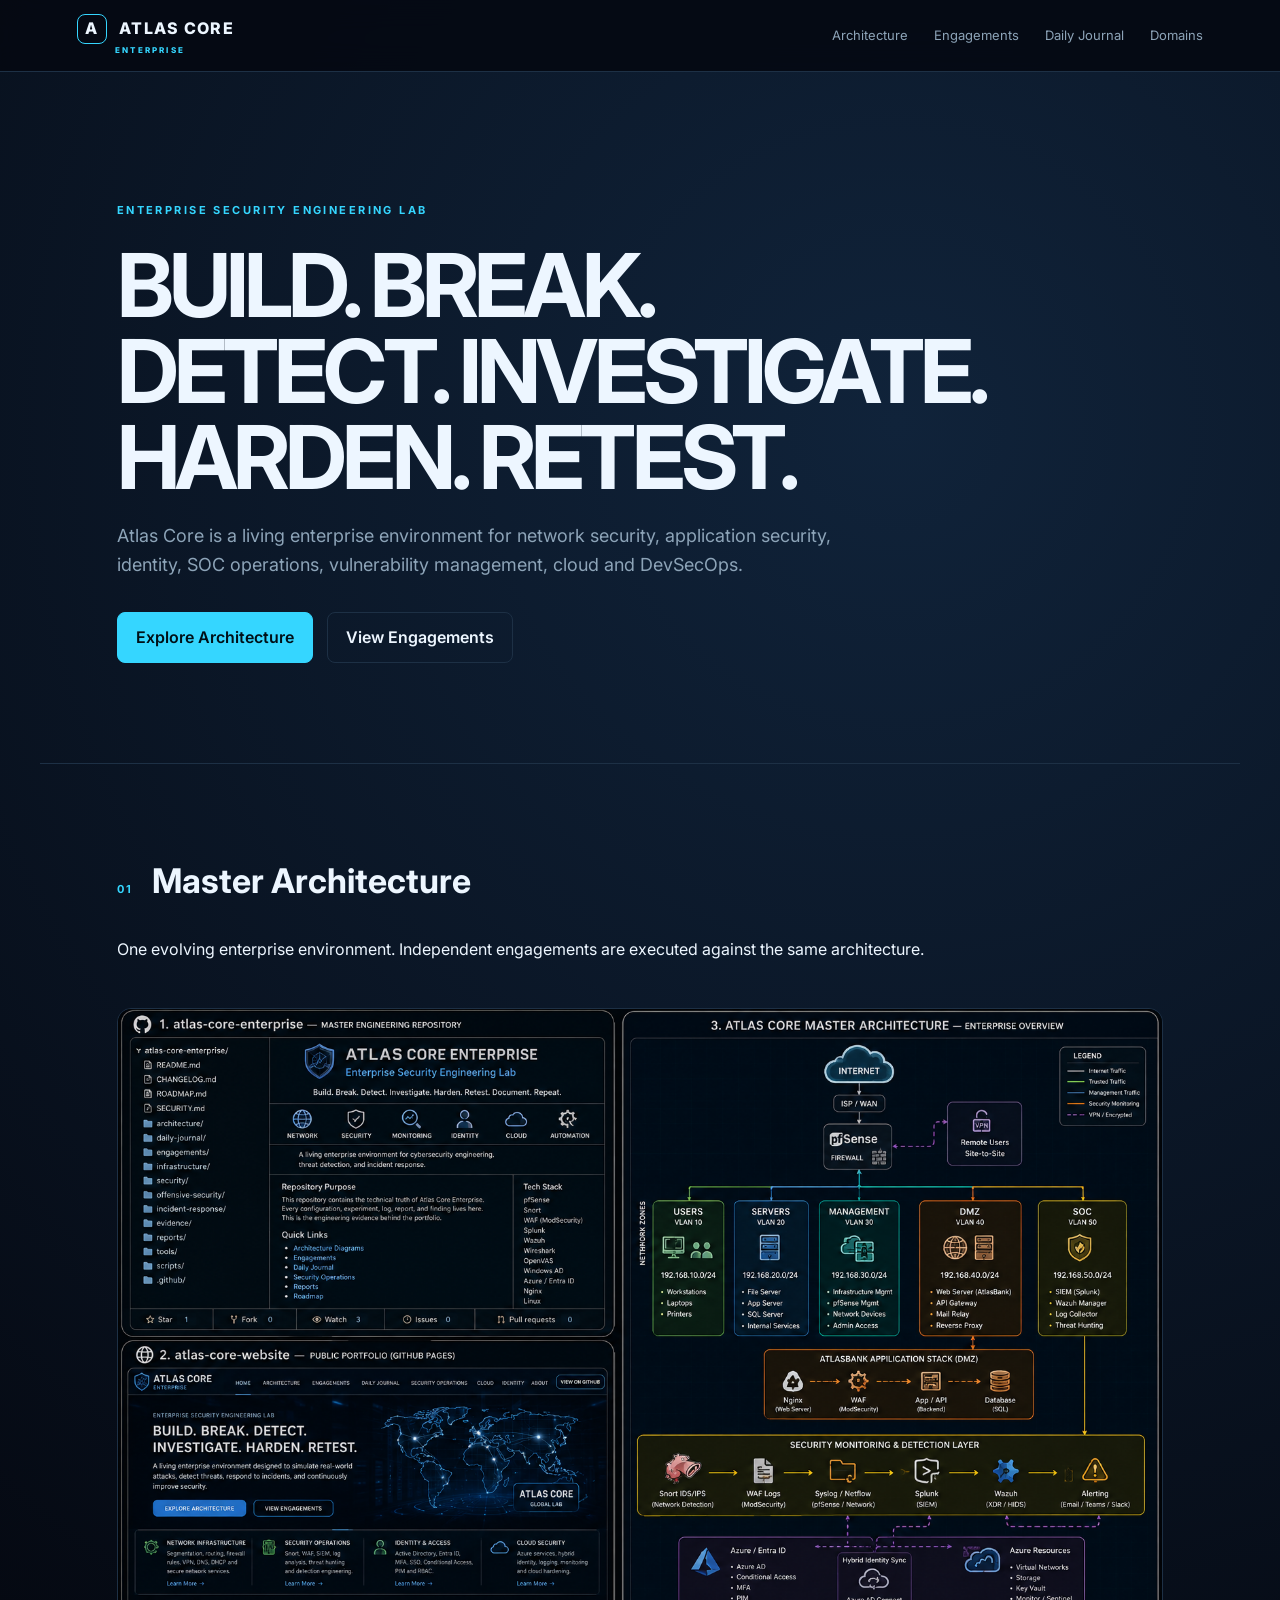
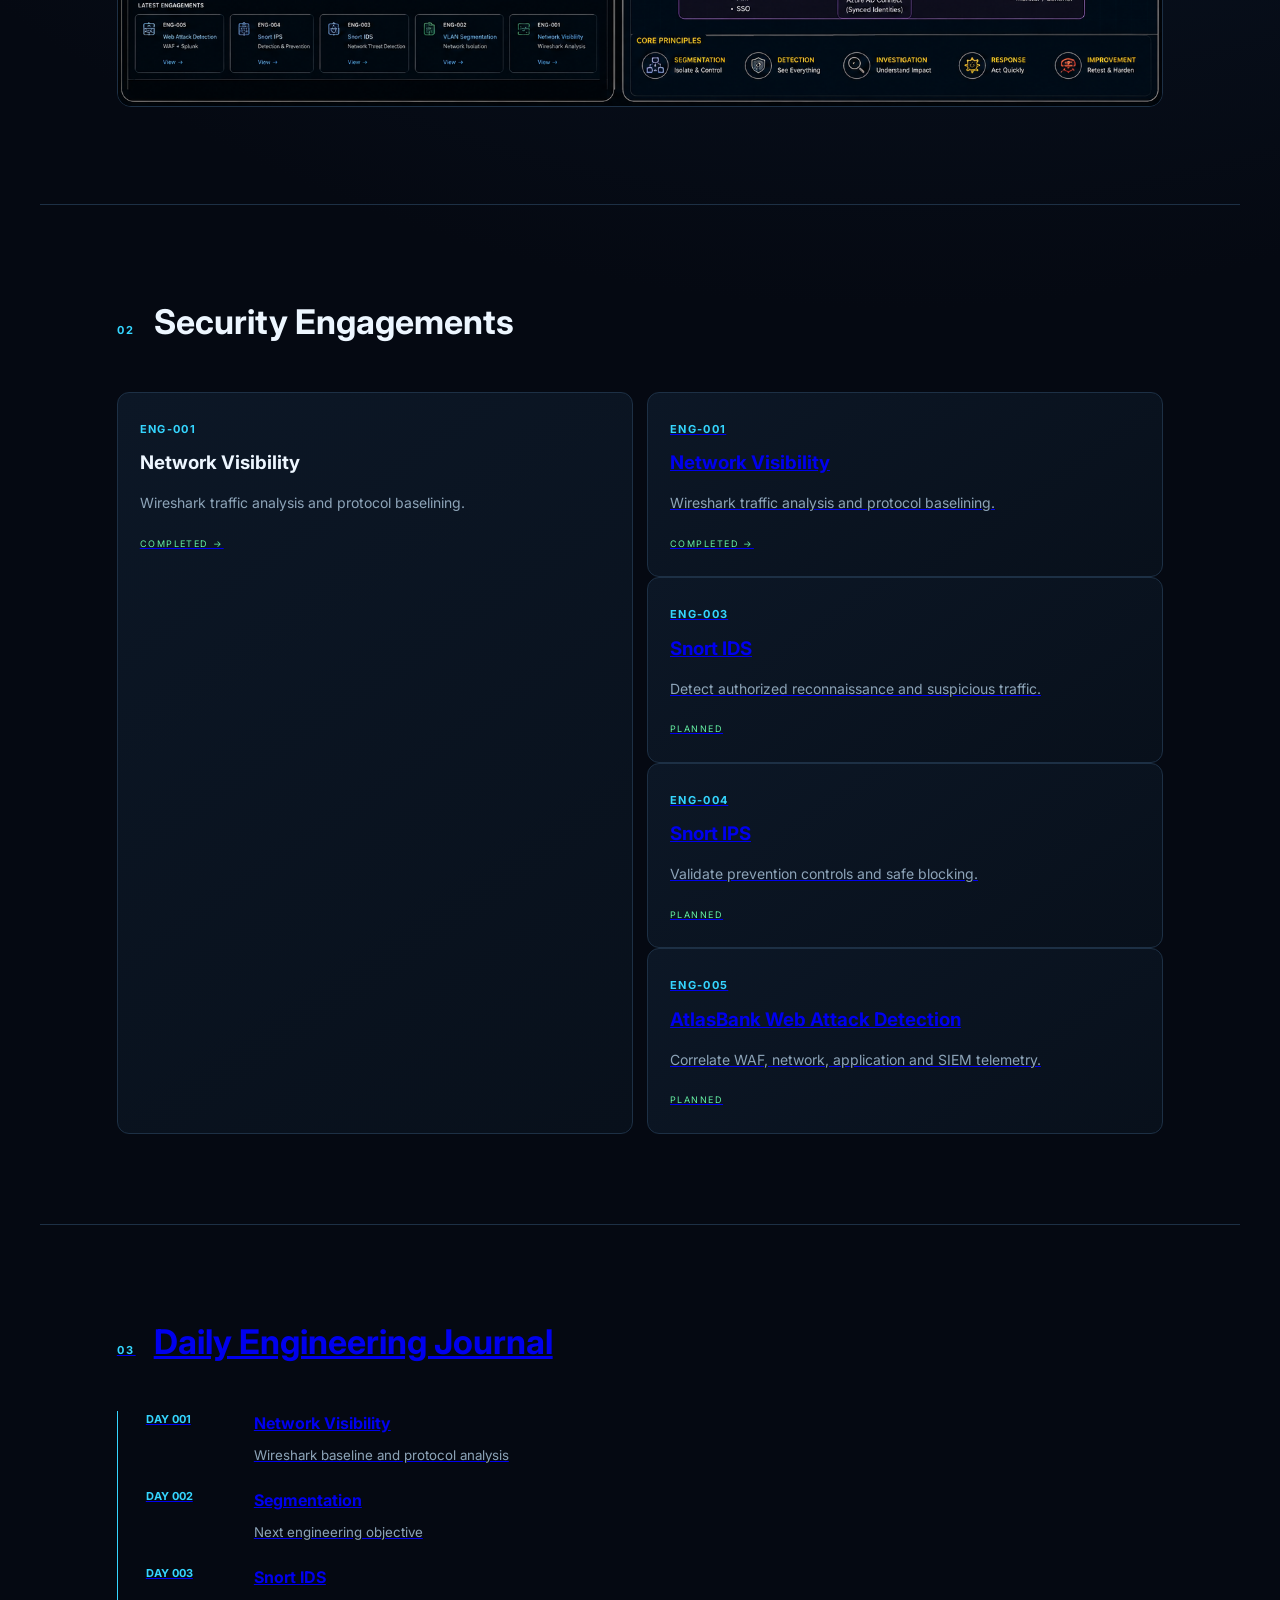
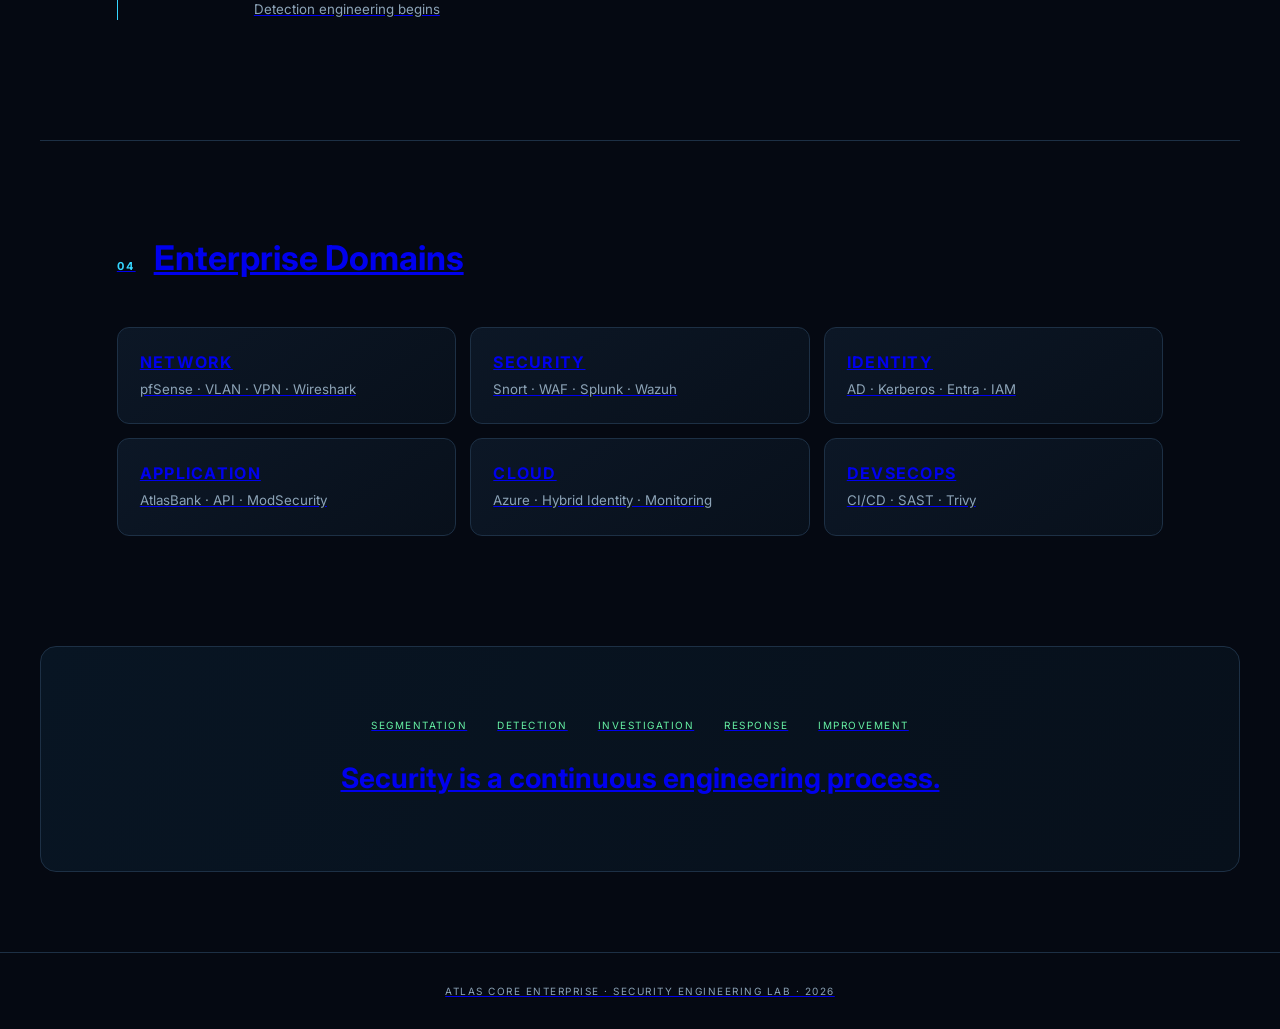
==== commit b35a0f6a: "Clean up index.html by removing unused tag Removed unnecessary closing anchor tag." ====
--- a/index.html
+++ b/index.html
@@ -54,8 +54,6 @@
     <p>Wireshark traffic analysis and protocol baselining.</p>
     <em>COMPLETED →</em>
   </article>
-
-</a>
     <article><b>ENG-003</b><h3>Snort IDS</h3><p>Detect authorized reconnaissance and suspicious traffic.</p><em>PLANNED</em></article>
     <article><b>ENG-004</b><h3>Snort IPS</h3><p>Validate prevention controls and safe blocking.</p><em>PLANNED</em></article>
     <article><b>ENG-005</b><h3>AtlasBank Web Attack Detection</h3><p>Correlate WAF, network, application and SIEM telemetry.</p><em>PLANNED</em></article>
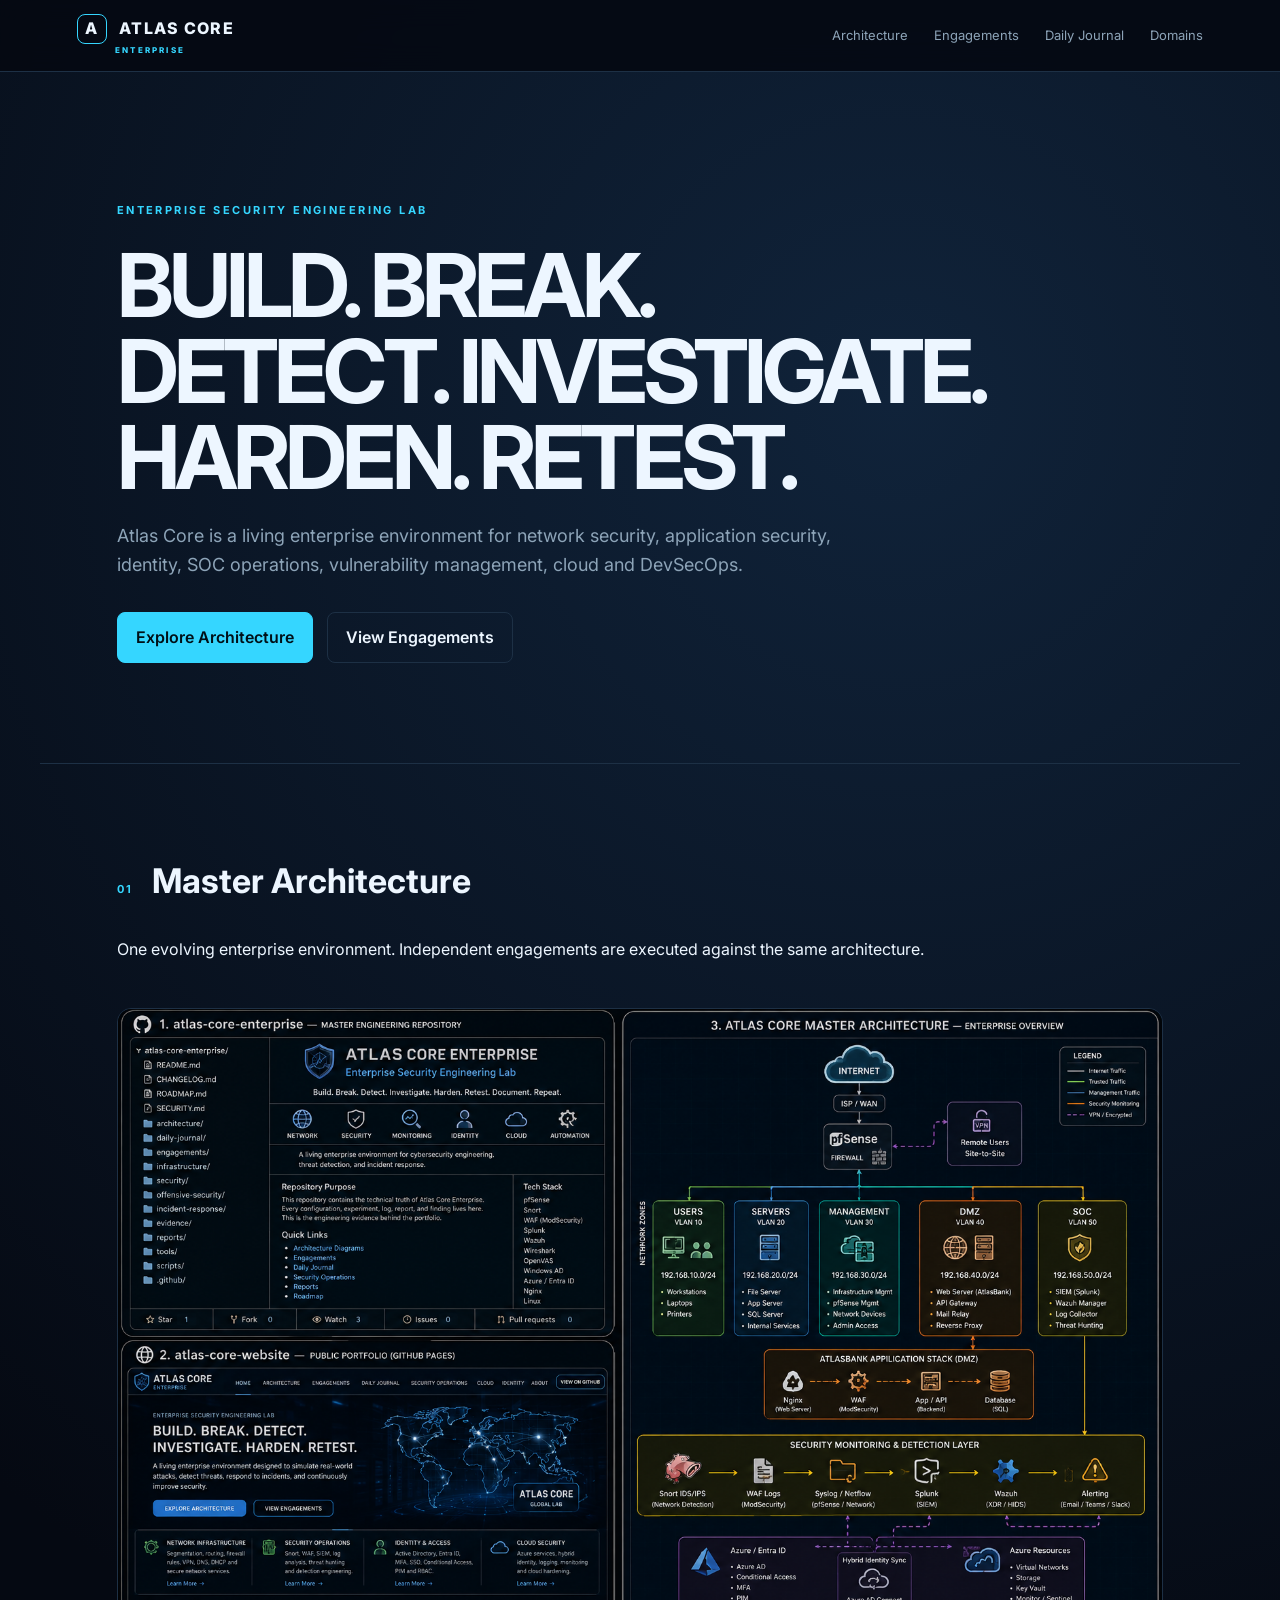
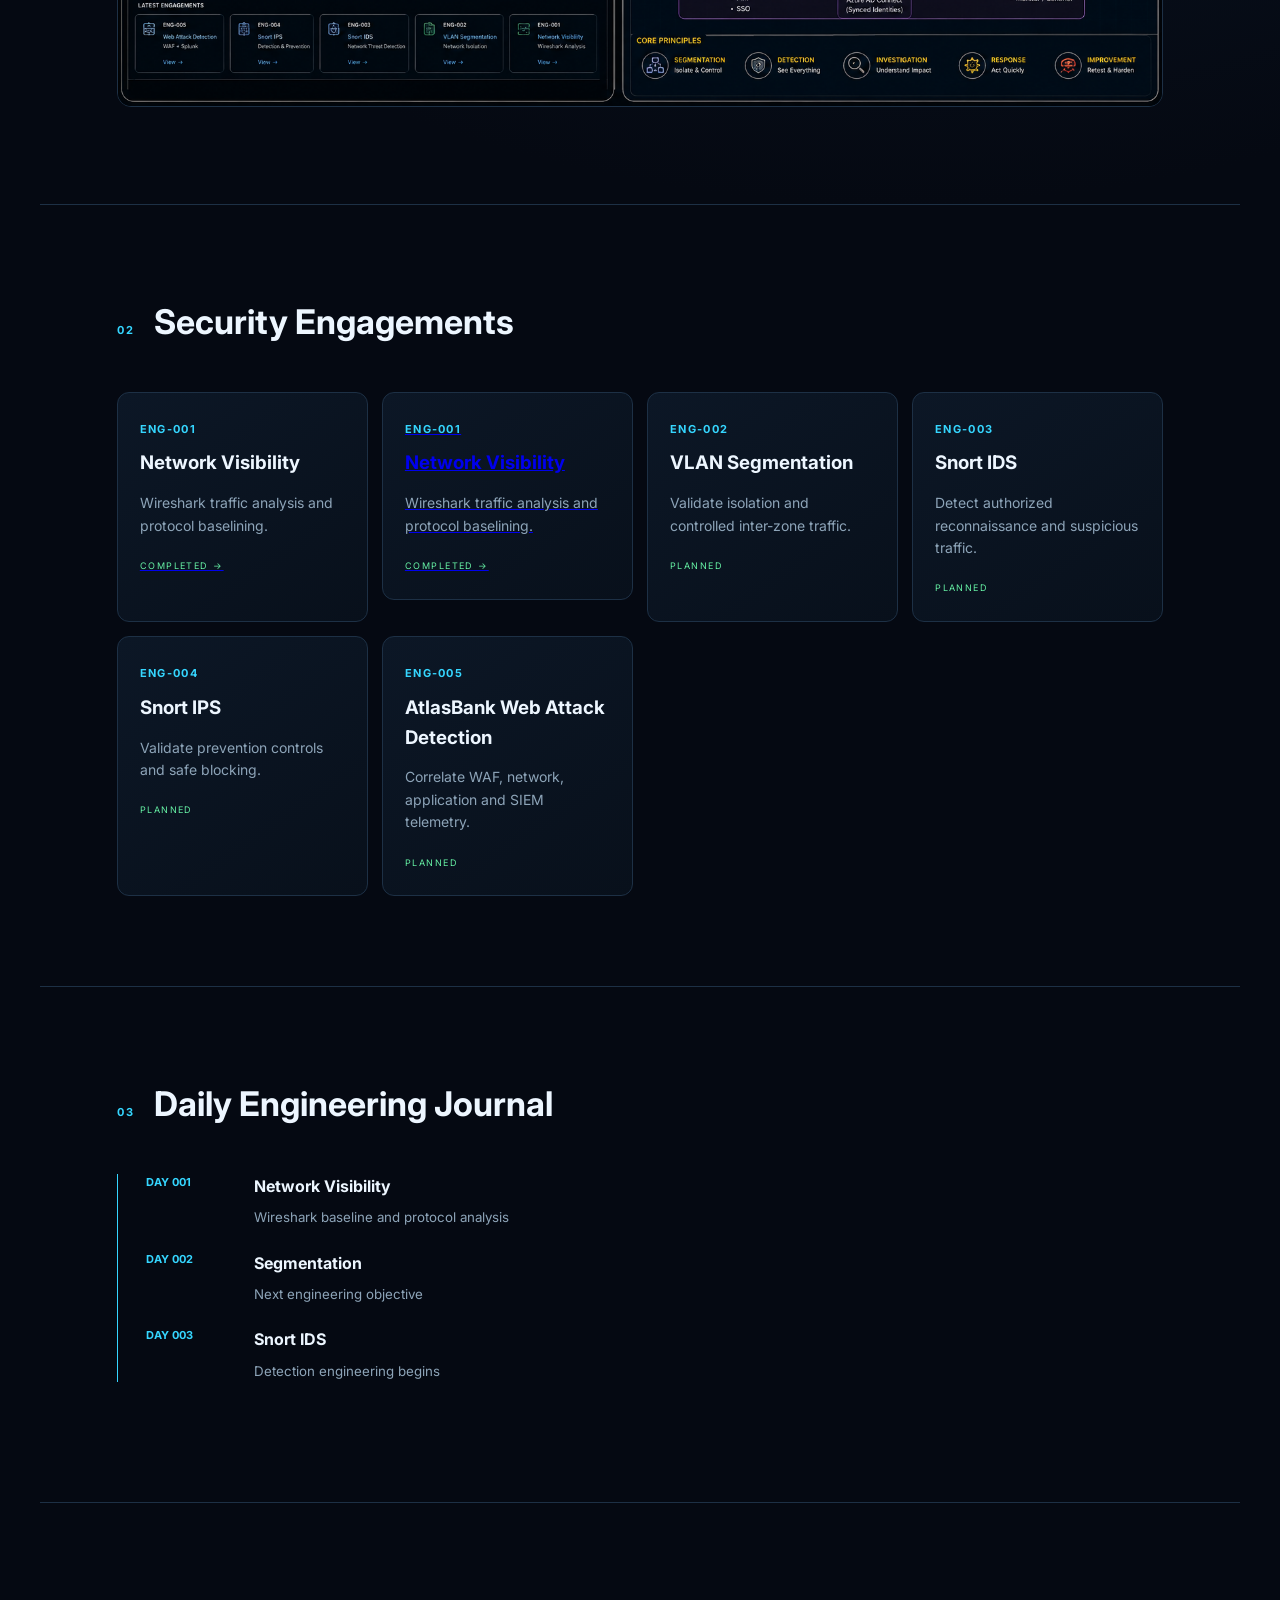
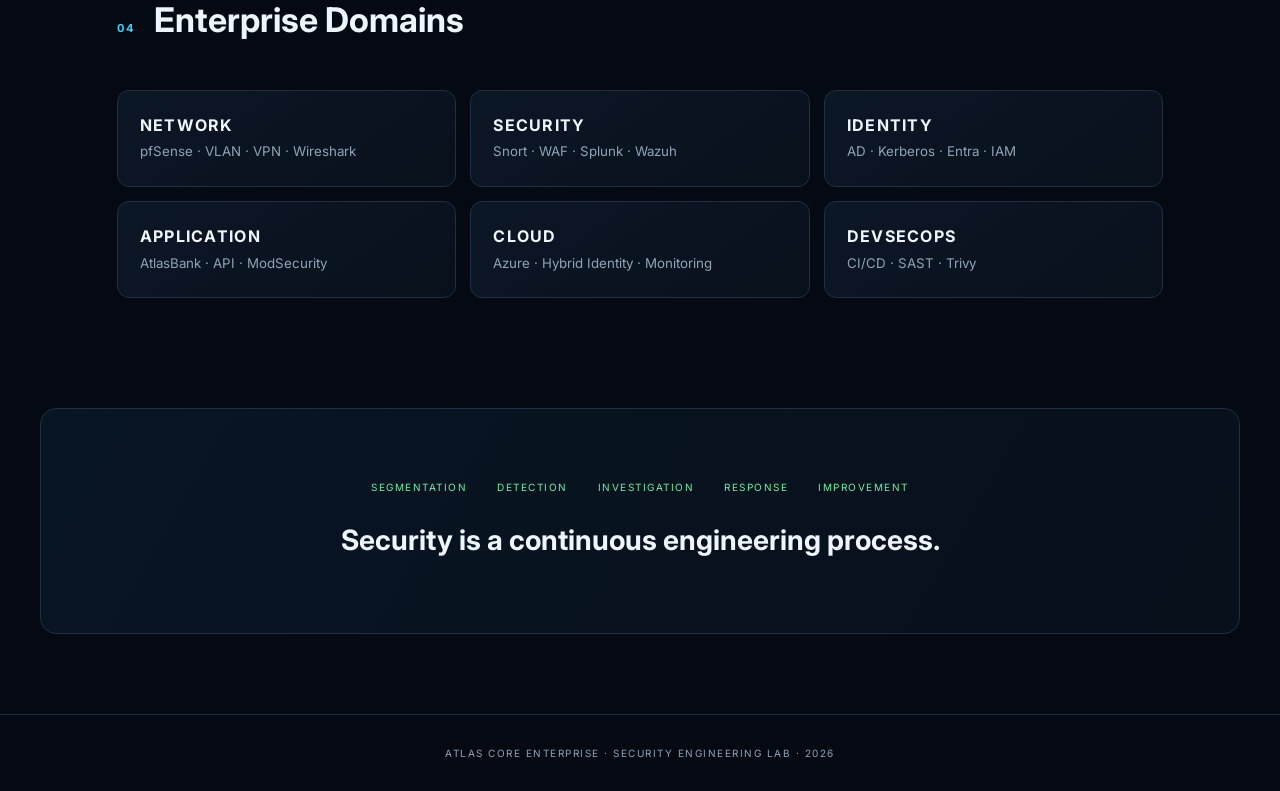
==== commit e45f0325: "Update index.html" ====
--- a/index.html
+++ b/index.html
@@ -54,6 +54,9 @@
     <p>Wireshark traffic analysis and protocol baselining.</p>
     <em>COMPLETED →</em>
   </article>
+  </a>
+     <article><b>ENG-002</b><h3>VLAN Segmentation</h3><p>Validate isolation and controlled inter-zone traffic.</p><em>PLANNED</em></article>
+    
     <article><b>ENG-003</b><h3>Snort IDS</h3><p>Detect authorized reconnaissance and suspicious traffic.</p><em>PLANNED</em></article>
     <article><b>ENG-004</b><h3>Snort IPS</h3><p>Validate prevention controls and safe blocking.</p><em>PLANNED</em></article>
     <article><b>ENG-005</b><h3>AtlasBank Web Attack Detection</h3><p>Correlate WAF, network, application and SIEM telemetry.</p><em>PLANNED</em></article>
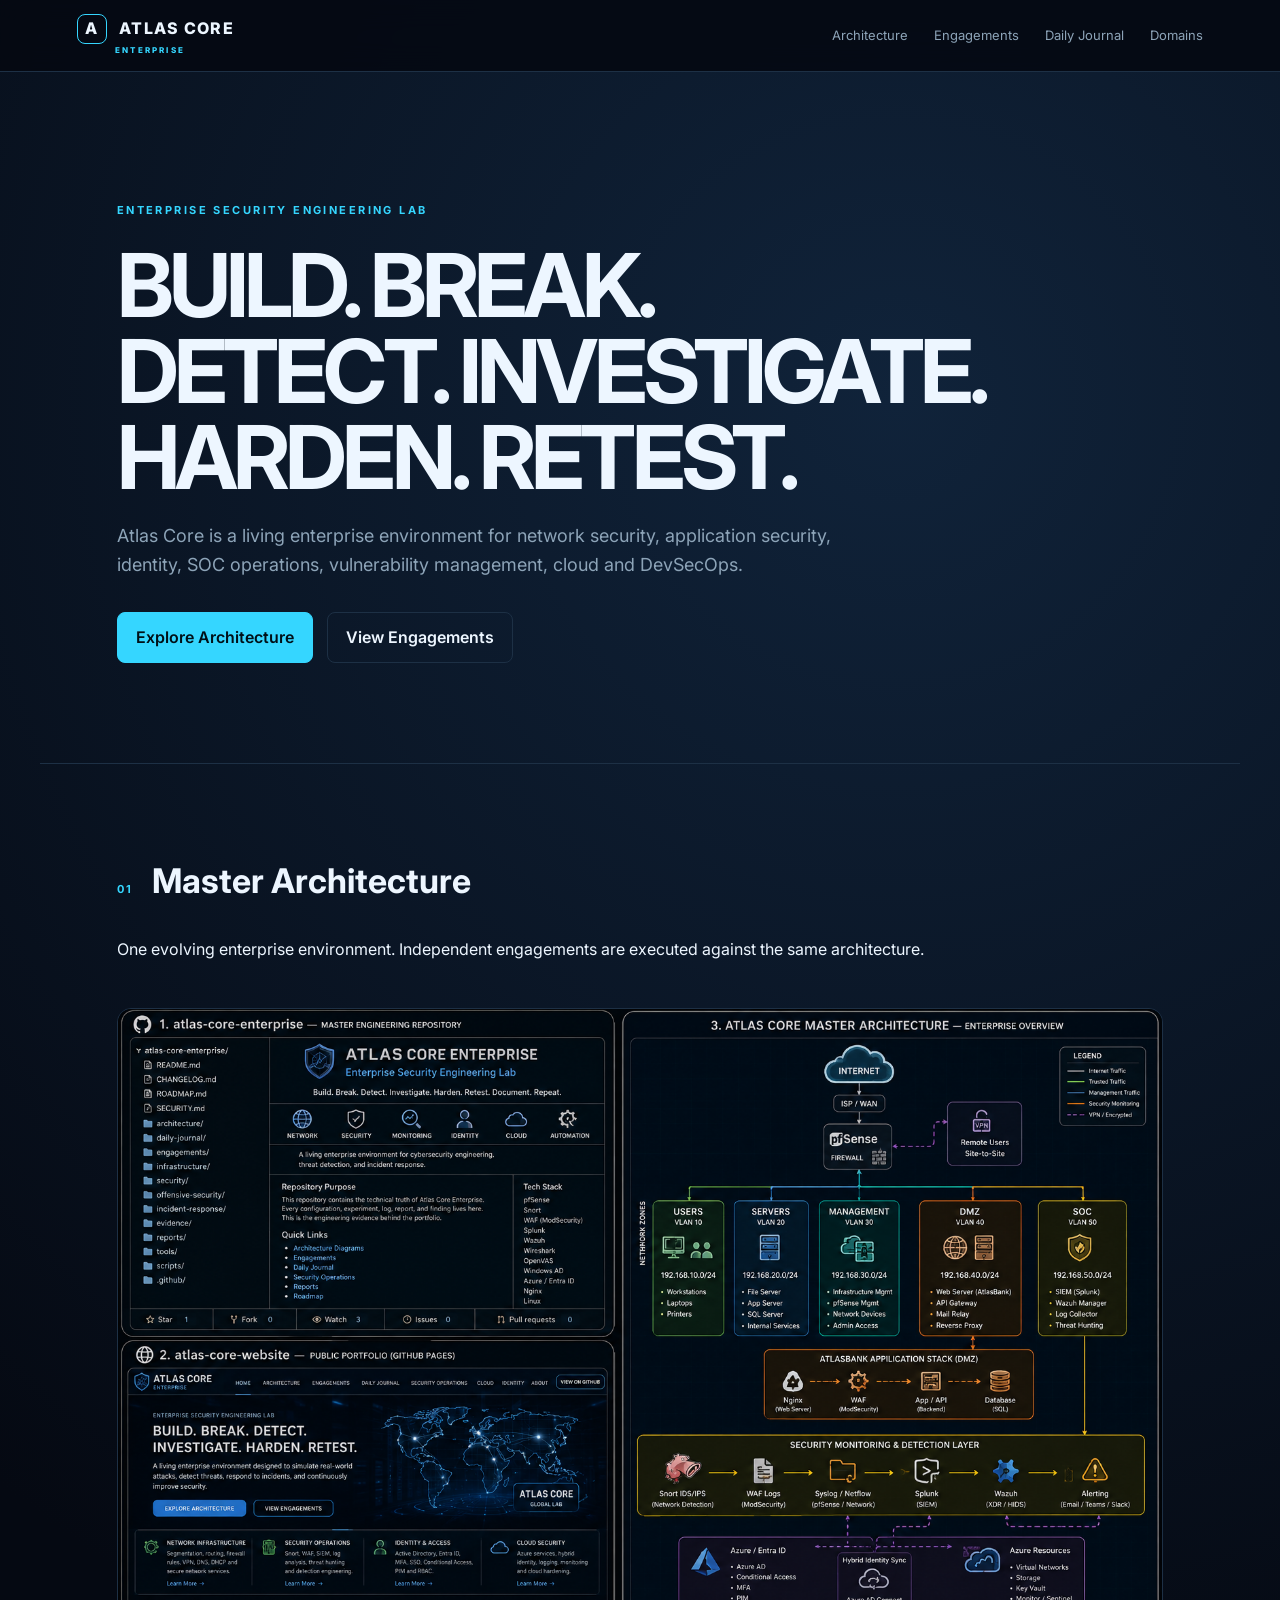
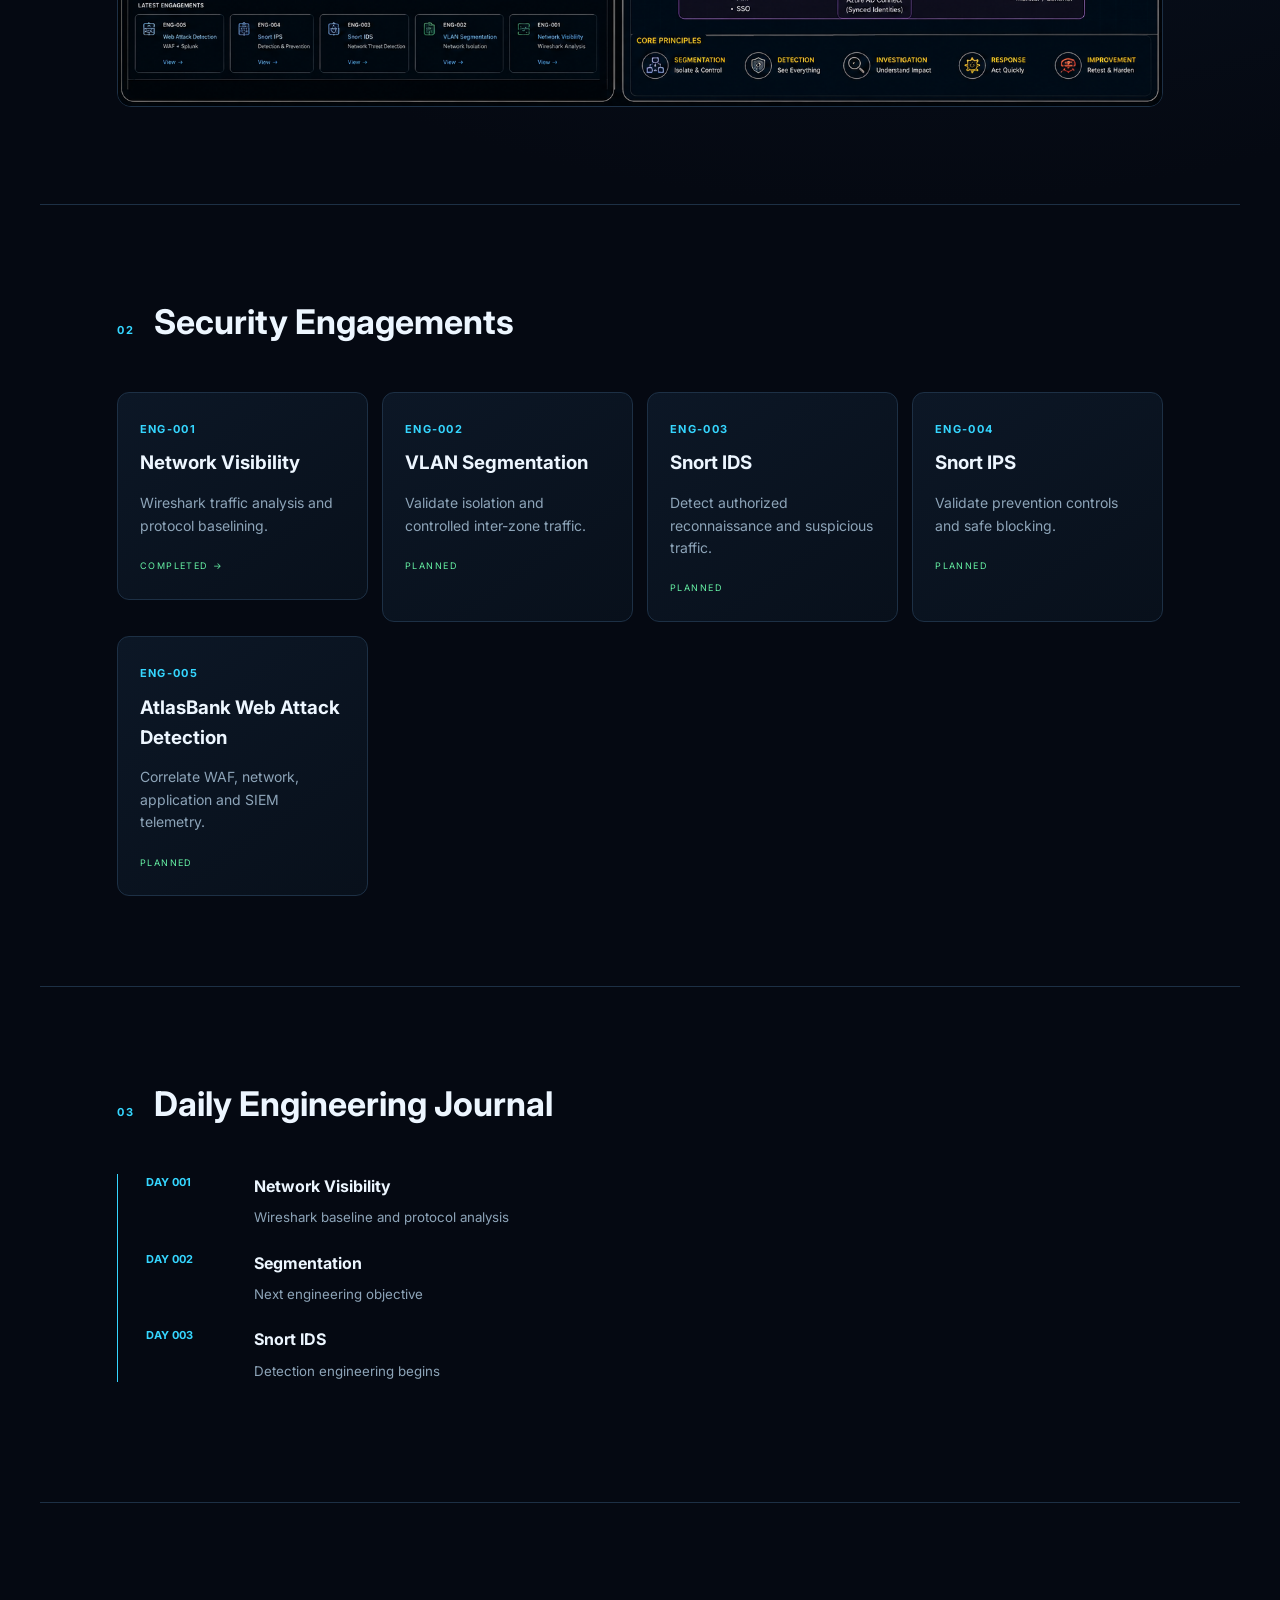
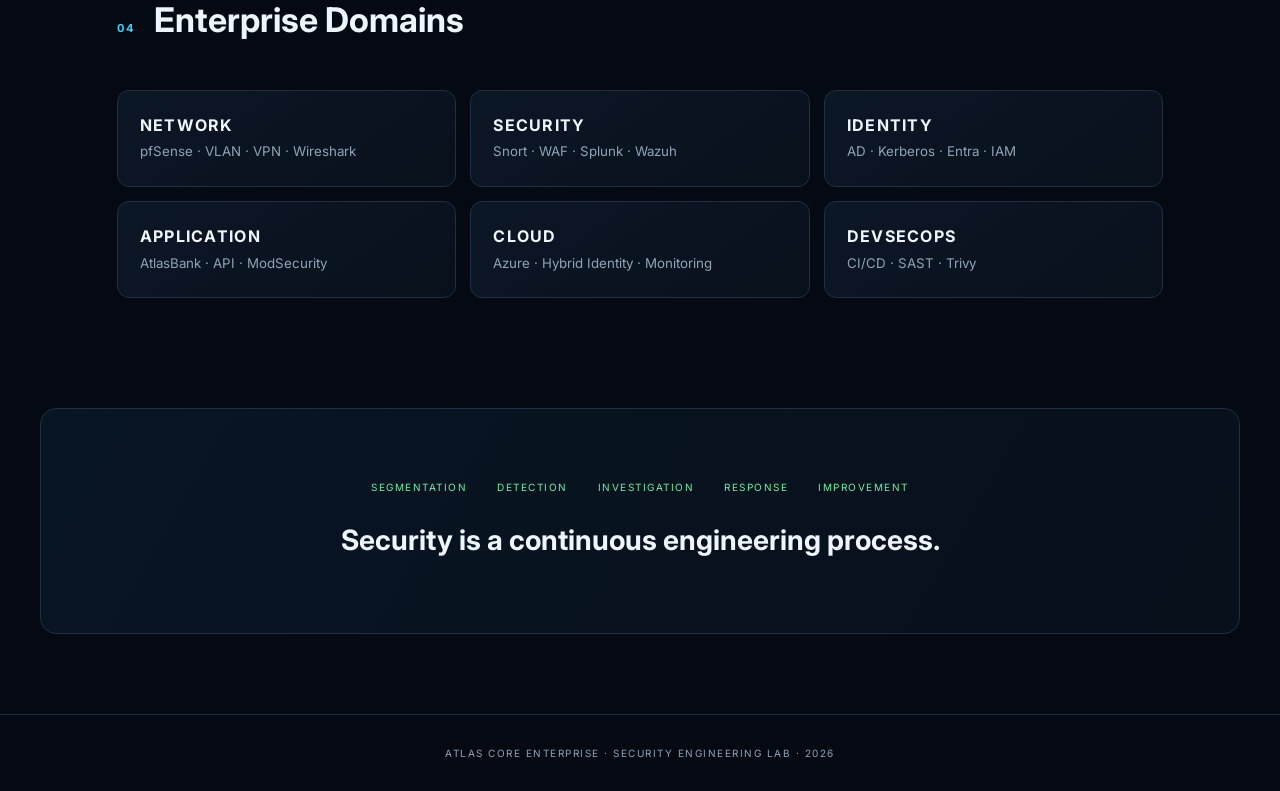
==== commit cf0a57c0: "Update index.html" ====
--- a/index.html
+++ b/index.html
@@ -38,12 +38,7 @@
 <section id="engagements" class="section">
   <div class="section-head"><span>02</span><h2>Security Engagements</h2></div>
   <div class="grid">
-    <article><b>ENG-001</b><h3>Network Visibility</h3><p>Wireshark traffic analysis and protocol baselining.</p><a href="https://github.com/wael-sktch/atlas-core-enterprise-company/tree/main/engagements/ENG-001-network-visibility"
-     target="_blank"
-     rel="noopener">
-    <em>COMPLETED →</em>
-  </a>
-</article>
+   
     <a href="https://github.com/wael-sktch/atlas-core-enterprise-company/tree/main/engagements/ENG-001-network-visibility"
    target="_blank"
    class="engagement-link">
--- a/style.css
+++ b/style.css
@@ -12,3 +12,20 @@
 .principles{max-width:1200px;margin:20px auto 80px;padding:70px 6%;text-align:center;border:1px solid var(--line);border-radius:16px;background:linear-gradient(120deg,#081523,#07101b)}.principles div{display:flex;justify-content:center;gap:30px;flex-wrap:wrap;color:var(--green);font-size:10px;letter-spacing:.15em}.principles h2{font-size:28px;margin-bottom:0}
 footer{text-align:center;border-top:1px solid var(--line);padding:30px;color:var(--muted);font-size:10px;letter-spacing:.15em}
 @media(max-width:800px){nav{display:none}.domain-grid{grid-template-columns:1fr}.hero{padding-top:90px}.timeline div{grid-template-columns:1fr}.timeline small{grid-column:1}}
+/* ENG-001 clickable engagement card */
+
+.engagement-link {
+  display: block;
+  text-decoration: none;
+  color: inherit;
+}
+
+.engagement-link article {
+  cursor: pointer;
+  transition: transform 0.2s ease, border-color 0.2s ease;
+}
+
+.engagement-link:hover article {
+  transform: translateY(-5px);
+  border-color: #00d9ff;
+}
